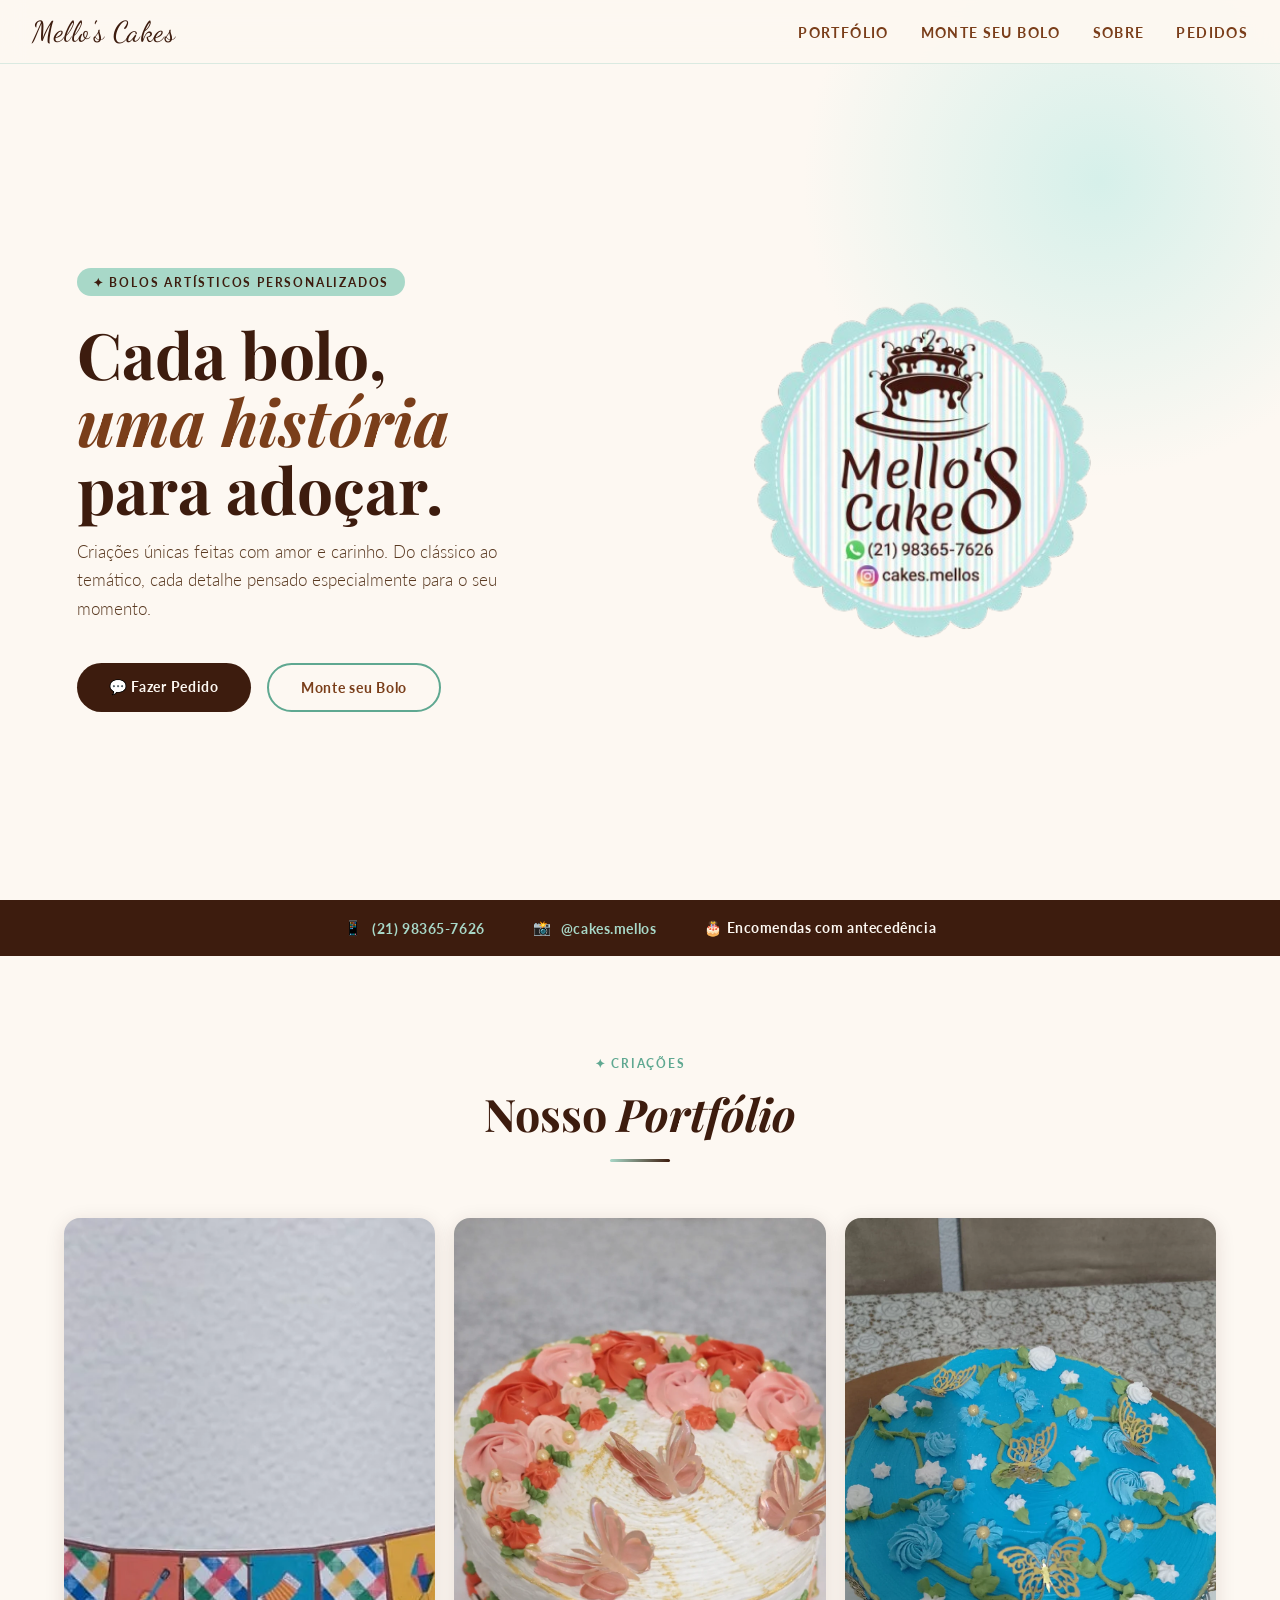
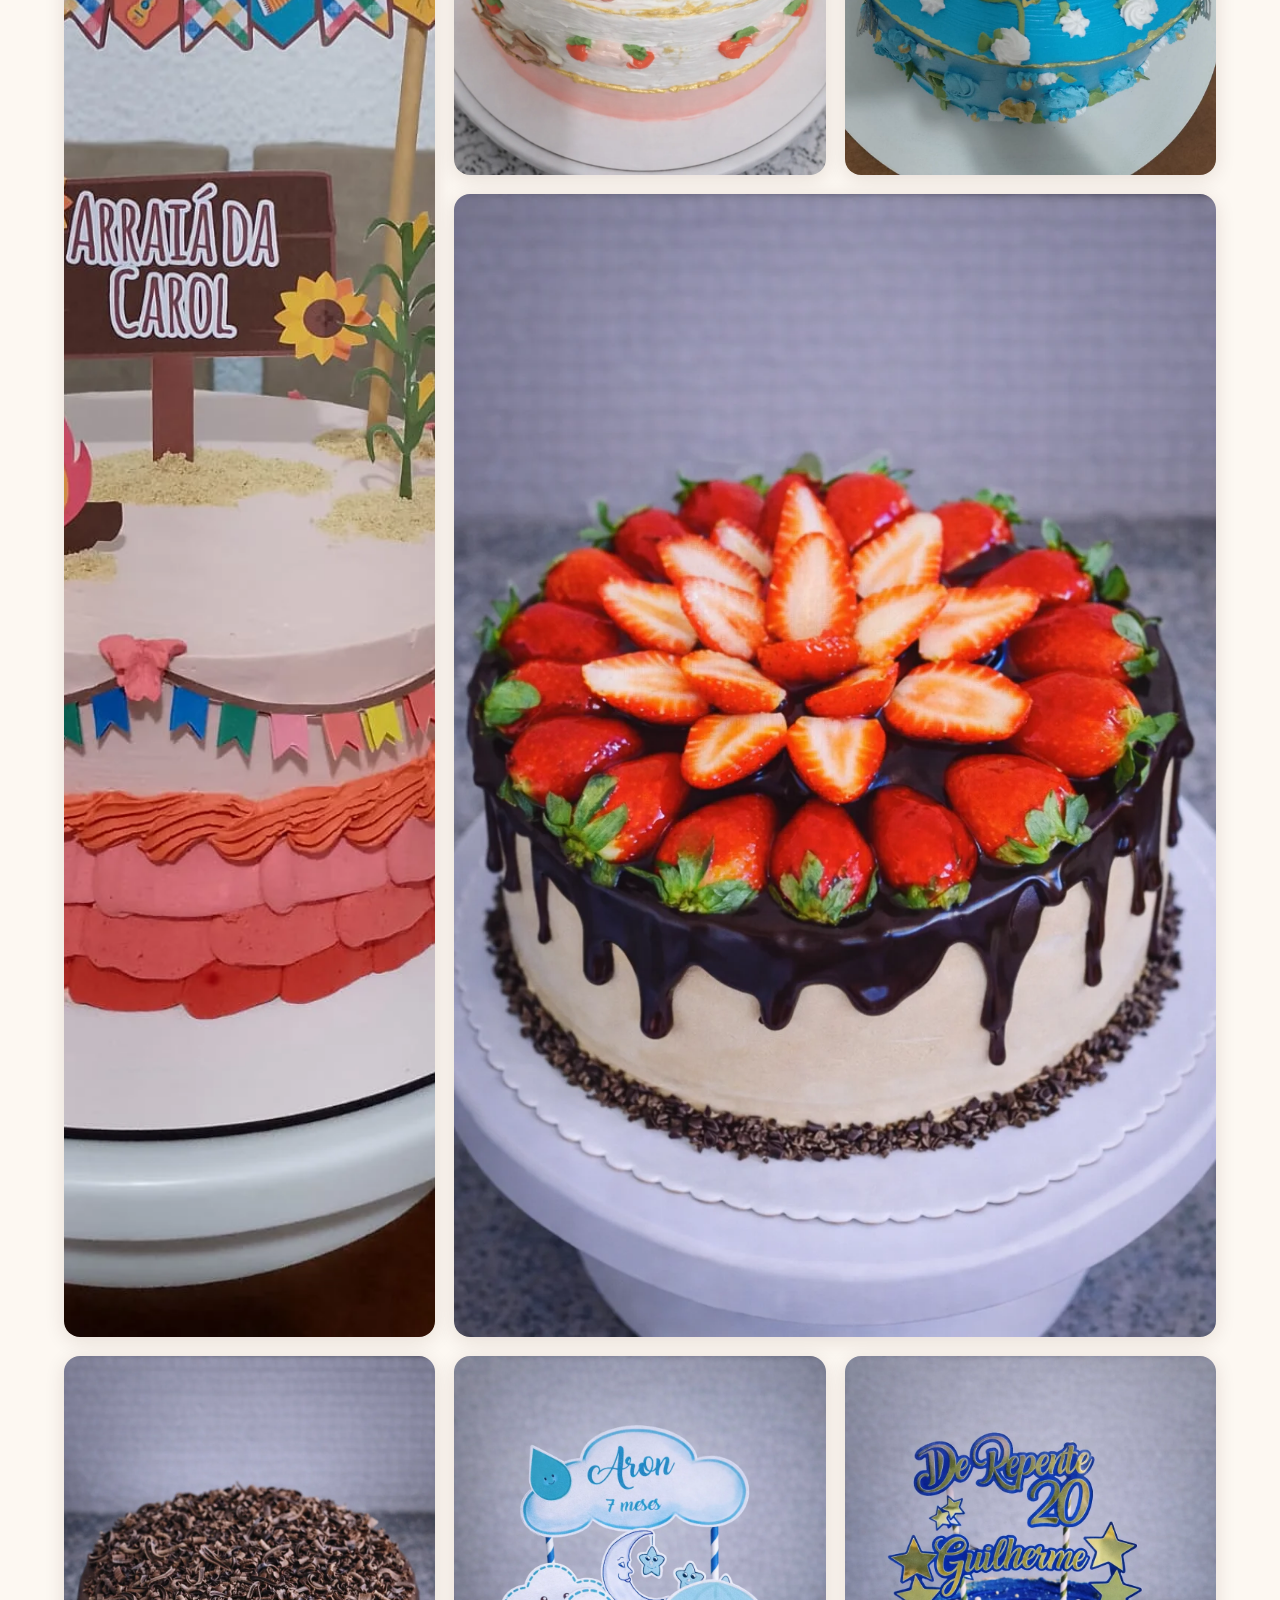
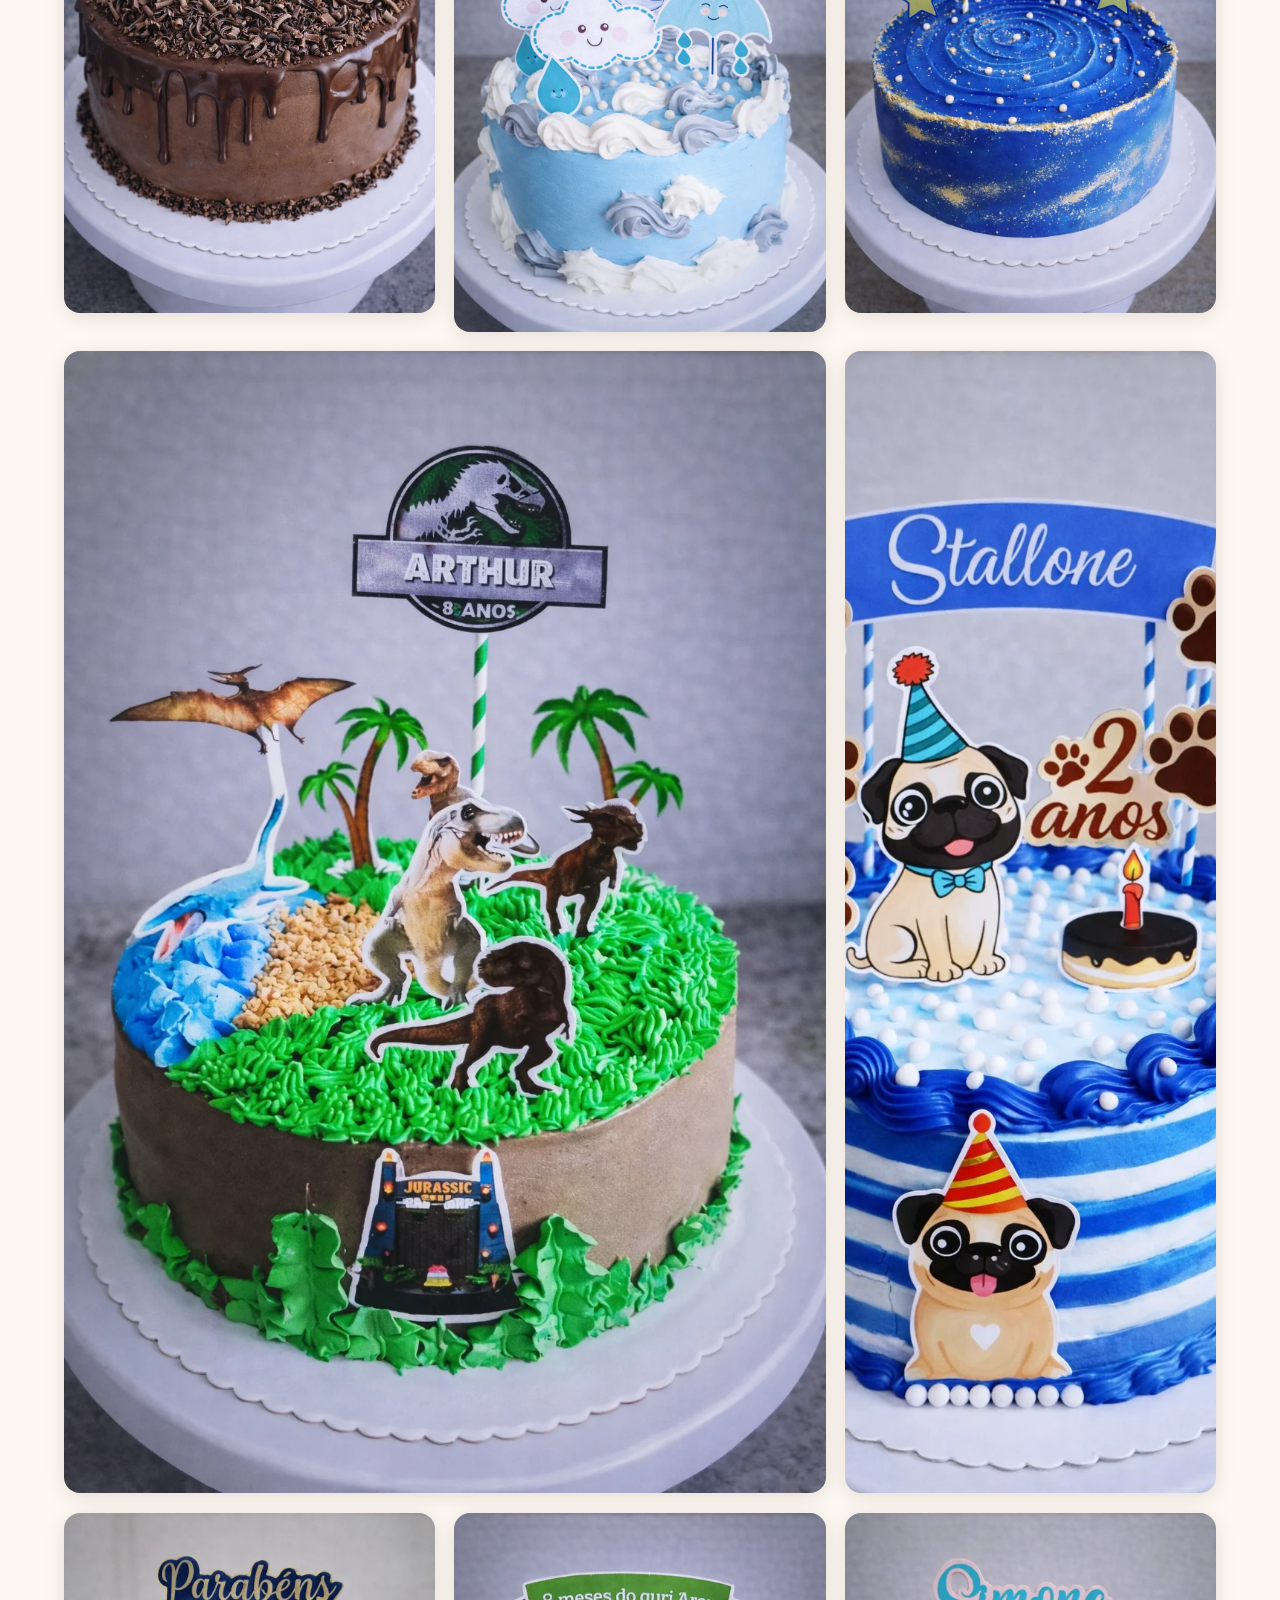
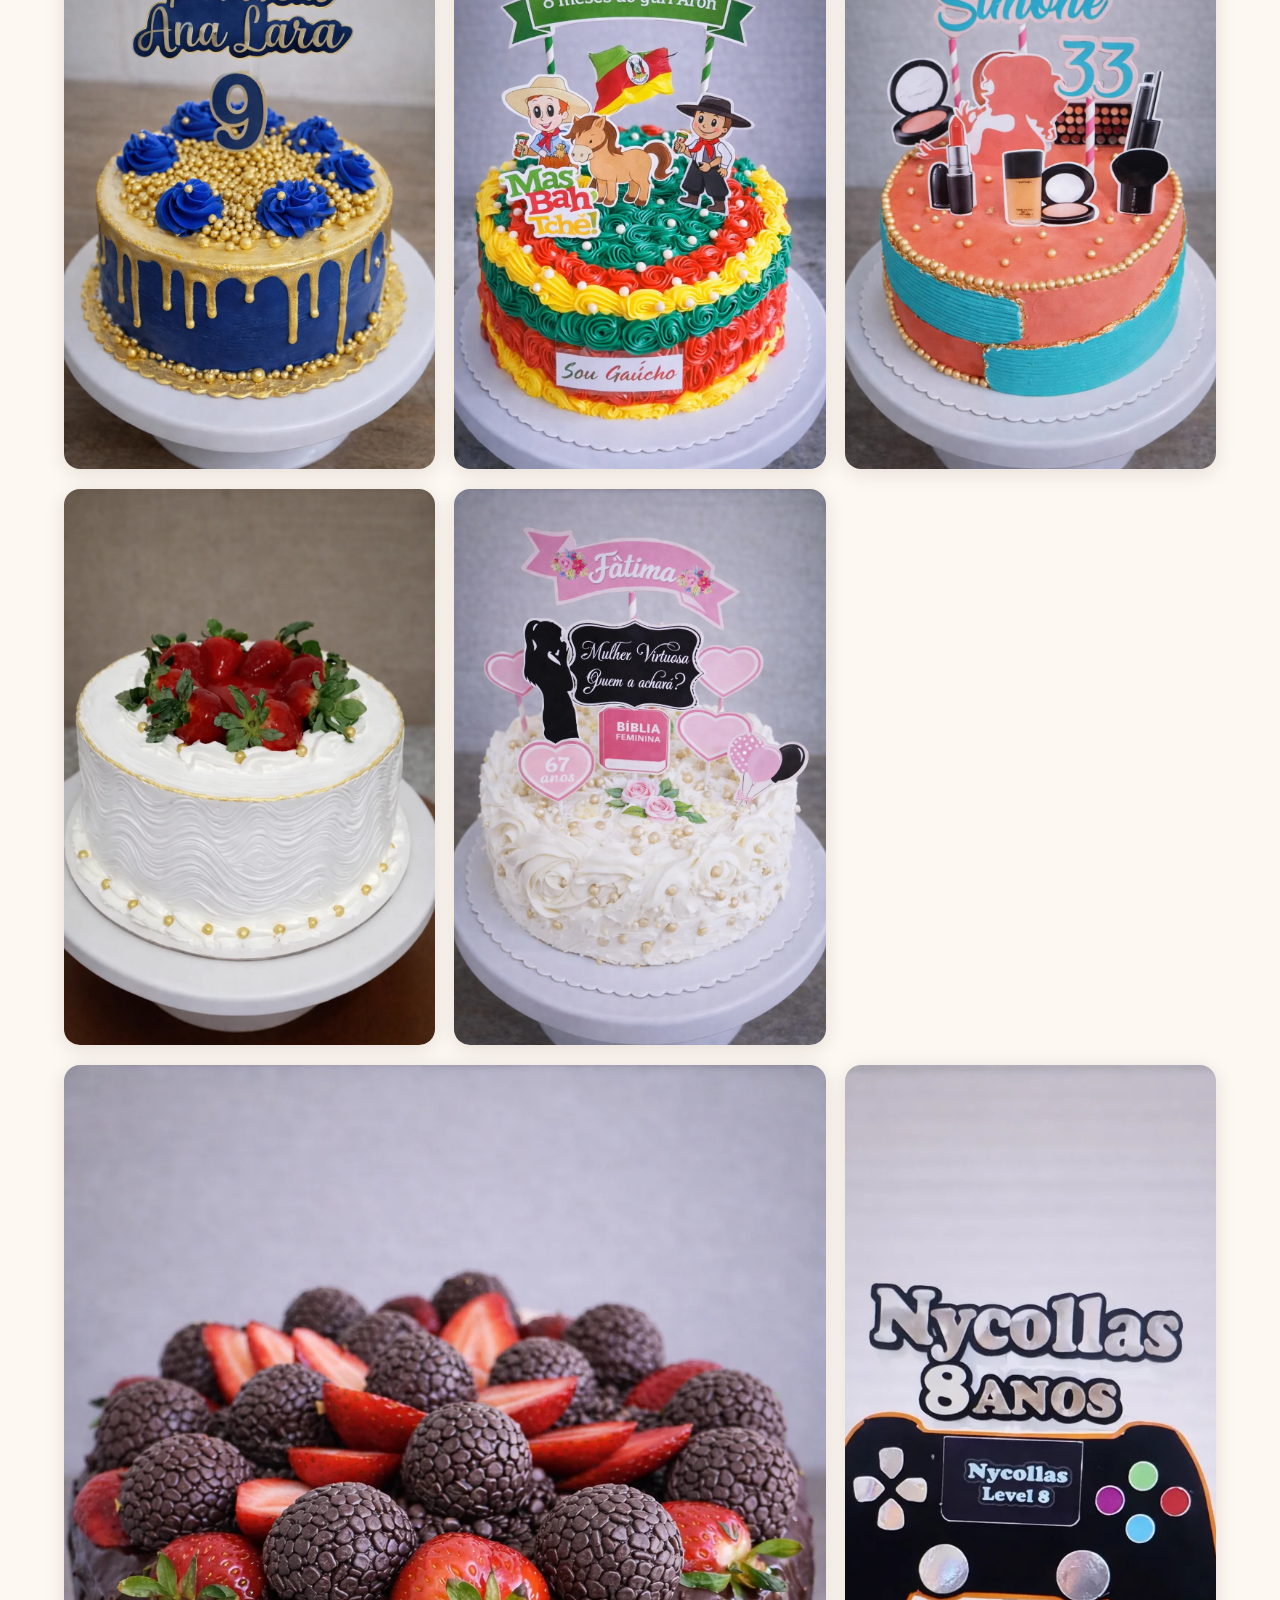
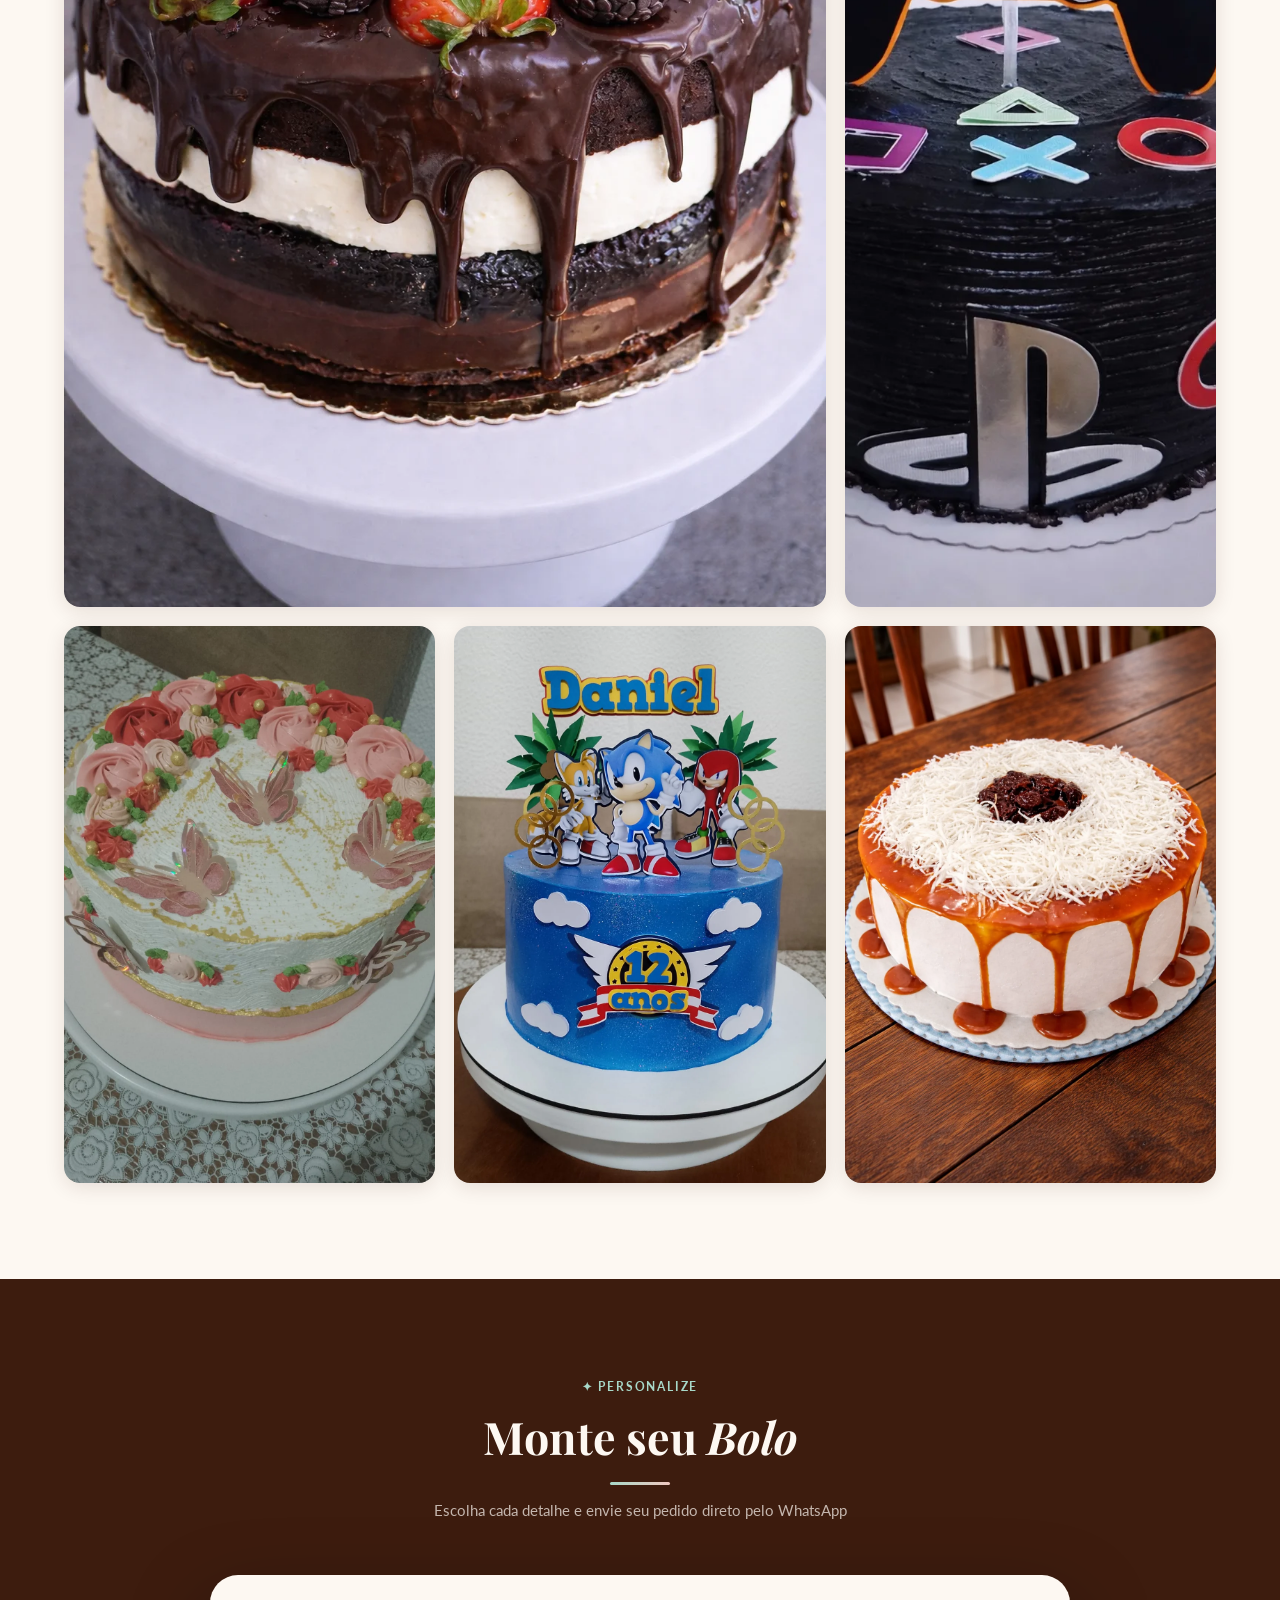
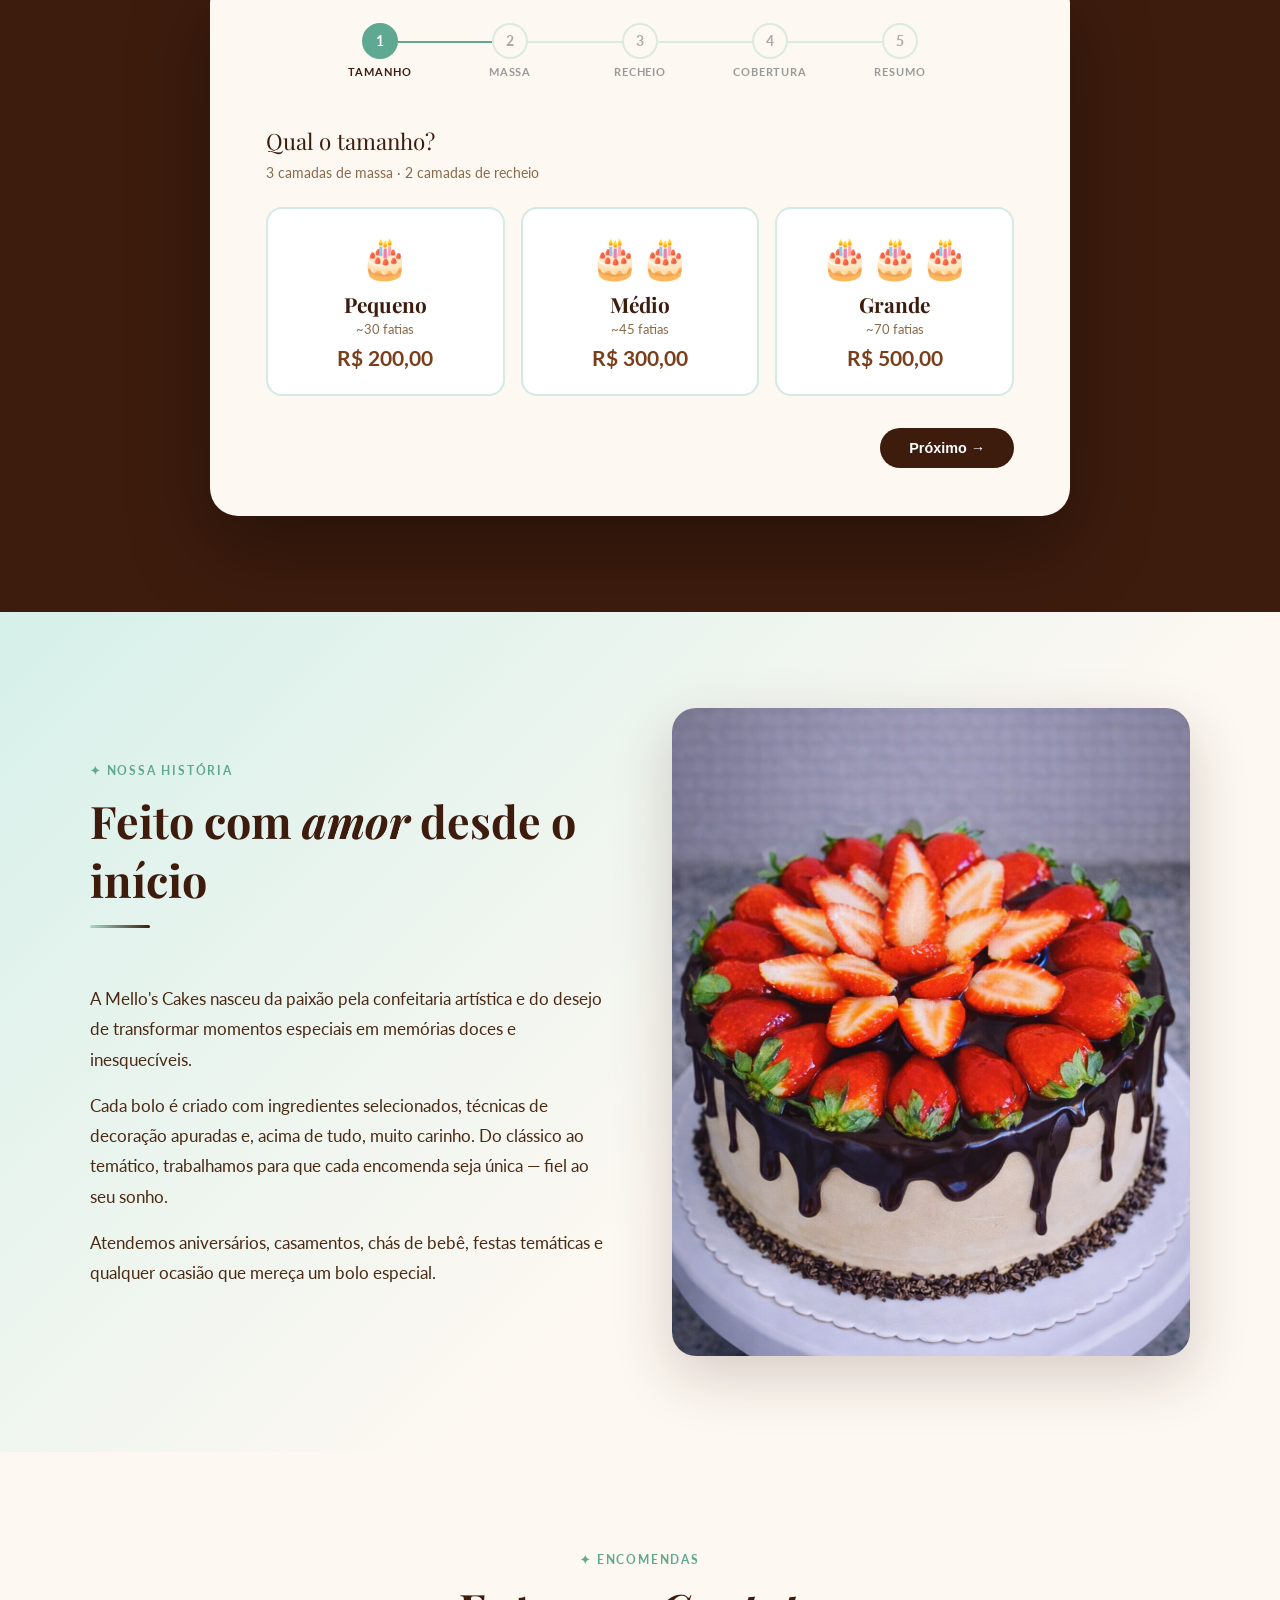
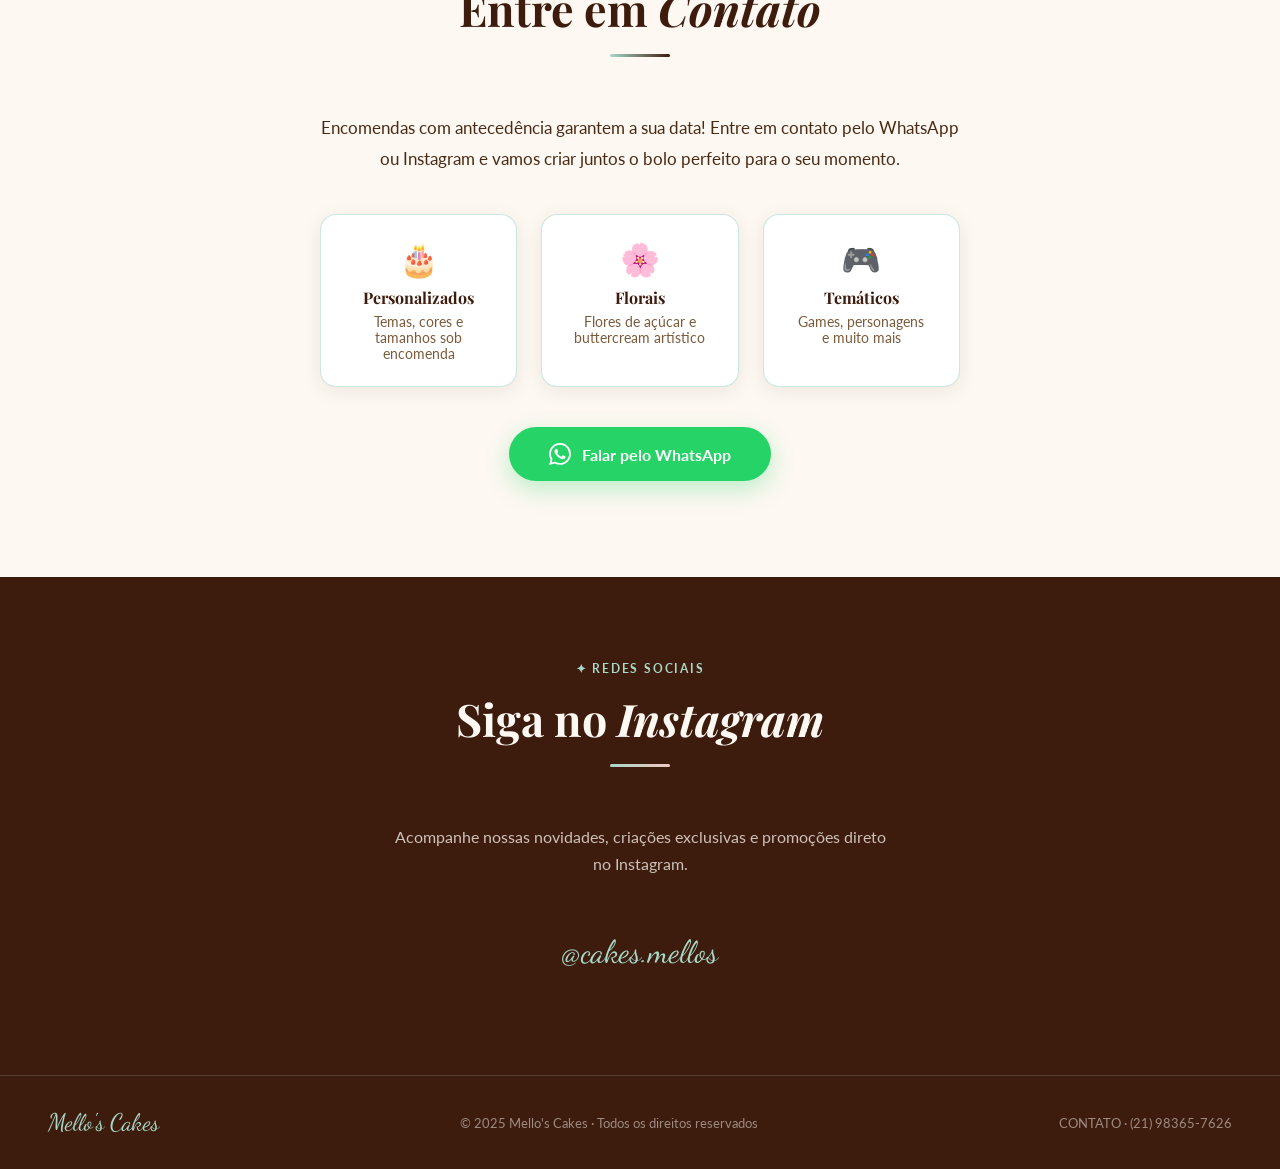
==== mellos_cakes.html @ 08a6353a "Primeiro commit do site Mello's Cakes" ====
<!DOCTYPE html>
<html lang="pt-BR">
<head>
<meta charset="UTF-8"/>
<meta name="viewport" content="width=device-width, initial-scale=1.0"/>
<title>Mello's Cakes – Bolos Artísticos</title>
<link href="https://fonts.googleapis.com/css2?family=Playfair+Display:ital,wght@0,400;0,700;1,400&family=Lato:wght@300;400;700&family=Dancing+Script:wght@700&display=swap" rel="stylesheet"/>
<style>
*{margin:0;padding:0;box-sizing:border-box;}
:root{
  --mint:#a8d8c8;--mint-light:#d6f0ea;--mint-dark:#5fa891;
  --choco:#3d1c0e;--choco-mid:#7a3e1a;--cream:#fdf8f2;
  --rose:#f0c8c0;--gold:#c9975a;--text:#2a1506;
}
html{scroll-behavior:smooth;}
body{font-family:'Lato',sans-serif;background:var(--cream);color:var(--text);overflow-x:hidden;}

/* NAV */
nav{position:fixed;top:0;left:0;right:0;z-index:100;background:rgba(253,248,242,0.93);backdrop-filter:blur(12px);border-bottom:1px solid rgba(168,216,200,0.4);padding:0 2rem;display:flex;align-items:center;justify-content:space-between;height:64px;}
.nav-logo{font-family:'Dancing Script',cursive;font-size:1.8rem;color:var(--choco);letter-spacing:.02em;}
.nav-links{display:flex;gap:2rem;list-style:none;}
.nav-links a{text-decoration:none;color:var(--choco-mid);font-size:.85rem;font-weight:700;letter-spacing:.1em;text-transform:uppercase;transition:color .2s;}
.nav-links a:hover{color:var(--mint-dark);}

/* HERO */
.hero{min-height:100vh;display:grid;grid-template-columns:1fr 1fr;align-items:center;padding:80px 6vw 0;position:relative;overflow:hidden;}
.hero::before{content:'';position:absolute;top:-120px;right:-120px;width:600px;height:600px;border-radius:50%;background:radial-gradient(circle,var(--mint-light) 0%,transparent 70%);z-index:0;}
.hero-text{position:relative;z-index:1;}
.hero-tag{display:inline-block;background:var(--mint);color:var(--choco);font-size:.75rem;font-weight:700;letter-spacing:.15em;text-transform:uppercase;padding:.4rem 1rem;border-radius:100px;margin-bottom:1.5rem;}
.hero-title{font-family:'Playfair Display',serif;font-size:clamp(2.8rem,5vw,4.8rem);line-height:1.05;color:var(--choco);margin-bottom:1rem;}
.hero-title em{font-style:italic;color:var(--choco-mid);}
.hero-sub{font-size:1.05rem;font-weight:300;line-height:1.7;color:#5a3a22;max-width:420px;margin-bottom:2.5rem;}
.hero-ctas{display:flex;gap:1rem;flex-wrap:wrap;}
.btn-primary{background:var(--choco);color:var(--cream);padding:.85rem 2rem;border-radius:100px;text-decoration:none;font-weight:700;font-size:.9rem;letter-spacing:.05em;transition:background .2s,transform .15s;display:inline-flex;align-items:center;gap:.5rem;}
.btn-primary:hover{background:var(--choco-mid);transform:translateY(-2px);}
.btn-secondary{border:2px solid var(--mint-dark);color:var(--choco-mid);padding:.85rem 2rem;border-radius:100px;text-decoration:none;font-weight:700;font-size:.9rem;letter-spacing:.05em;transition:all .2s;}
.btn-secondary:hover{background:var(--mint);}
.hero-image{position:relative;z-index:1;display:flex;justify-content:center;align-items:center;}
.hero-logo-wrap{width:min(420px,45vw);animation:float 4s ease-in-out infinite;}
.hero-logo-wrap img{width:100%;height:auto;}
@keyframes float{0%,100%{transform:translateY(0);}50%{transform:translateY(-18px);}}

/* CONTACT BAR */
.contact-bar{background:var(--choco);color:var(--cream);display:flex;justify-content:center;gap:3rem;flex-wrap:wrap;padding:1.2rem 2rem;}
.contact-item{display:flex;align-items:center;gap:.6rem;font-size:.9rem;font-weight:700;letter-spacing:.04em;}
.contact-item a{color:var(--mint);text-decoration:none;}
.contact-item a:hover{color:var(--mint-light);}

/* SECTION HEADER */
.section-header{text-align:center;margin-bottom:3.5rem;}
.section-tag{display:inline-block;font-size:.75rem;font-weight:700;letter-spacing:.15em;text-transform:uppercase;color:var(--mint-dark);margin-bottom:.8rem;}
.section-title{font-family:'Playfair Display',serif;font-size:clamp(2rem,3.5vw,3rem);color:var(--choco);}
.section-title em{font-style:italic;}
.section-divider{width:60px;height:3px;background:linear-gradient(90deg,var(--mint),var(--choco));margin:1rem auto 0;border-radius:2px;}

/* GALLERY */
#portfolio{padding:6rem 5vw;}
.gallery-grid{display:grid;grid-template-columns:repeat(3,1fr);gap:1.2rem;}
.gallery-item{position:relative;overflow:hidden;border-radius:16px;cursor:pointer;box-shadow:0 4px 20px rgba(61,28,14,.12);transition:transform .3s,box-shadow .3s;}
.gallery-item:hover{transform:translateY(-6px);box-shadow:0 12px 40px rgba(61,28,14,.2);}
.gallery-item img{width:100%;height:100%;object-fit:cover;display:block;transition:transform .5s;}
.gallery-item:hover img{transform:scale(1.06);}
.gallery-item.tall{grid-row:span 2;}
.gallery-item.wide{grid-column:span 2;}
.gallery-caption{position:absolute;bottom:0;left:0;right:0;background:linear-gradient(transparent,rgba(61,28,14,.85));color:var(--cream);padding:2rem 1.2rem 1rem;opacity:0;transition:opacity .3s;font-family:'Playfair Display',serif;font-size:1rem;font-style:italic;}
.gallery-item:hover .gallery-caption{opacity:1;}

/* SOBRE */
#sobre{padding:6rem 5vw;background:linear-gradient(135deg,var(--mint-light) 0%,var(--cream) 60%);}
.sobre-grid{display:grid;grid-template-columns:1fr 1fr;gap:5vw;align-items:center;max-width:1100px;margin:0 auto;}
.sobre-text .section-header{text-align:left;}
.sobre-text .section-divider{margin:1rem 0 0;}
.sobre-body{font-size:1.05rem;line-height:1.8;color:#4a2a14;margin-top:1.5rem;}
.sobre-body p{margin-bottom:1rem;}
.sobre-img{border-radius:24px;overflow:hidden;box-shadow:0 20px 60px rgba(61,28,14,.2);aspect-ratio:4/5;}
.sobre-img img{width:100%;height:100%;object-fit:cover;}

/* ══════════════════════════════════════
   MONTE SEU BOLO — SIMULADOR
══════════════════════════════════════ */
#monte{padding:6rem 5vw;background:var(--choco);}
#monte .section-title{color:var(--cream);}
#monte .section-tag{color:var(--mint);}
#monte .section-divider{background:linear-gradient(90deg,var(--mint),var(--rose));}

.simulador{
  max-width:860px;margin:0 auto;
  background:var(--cream);border-radius:28px;
  padding:3rem 3.5rem;
  box-shadow:0 30px 80px rgba(0,0,0,.35);
}

/* steps */
.steps{display:flex;justify-content:center;gap:0;margin-bottom:3rem;}
.step-dot{
  display:flex;flex-direction:column;align-items:center;gap:.4rem;
  position:relative;flex:1;max-width:130px;
}
.step-dot:not(:last-child)::after{
  content:'';position:absolute;top:18px;left:calc(50% + 18px);
  width:calc(100% - 36px);height:2px;
  background:rgba(168,216,200,.4);z-index:0;
}
.step-dot.active:not(:last-child)::after{background:var(--mint-dark);}
.dot{
  width:36px;height:36px;border-radius:50%;
  border:2px solid rgba(168,216,200,.4);
  background:var(--cream);color:#aaa;
  display:flex;align-items:center;justify-content:center;
  font-weight:700;font-size:.85rem;z-index:1;
  transition:all .3s;
}
.step-dot.active .dot{background:var(--mint-dark);border-color:var(--mint-dark);color:white;}
.step-dot.done .dot{background:var(--choco);border-color:var(--choco);color:white;}
.step-dot span{font-size:.7rem;color:#999;font-weight:700;letter-spacing:.08em;text-transform:uppercase;text-align:center;}
.step-dot.active span{color:var(--choco);}

/* panels */
.sim-panel{display:none;}
.sim-panel.active{display:block;animation:fadeUp .3s ease;}
@keyframes fadeUp{from{opacity:0;transform:translateY(12px);}to{opacity:1;transform:translateY(0);}}

.sim-label{font-family:'Playfair Display',serif;font-size:1.4rem;color:var(--choco);margin-bottom:.4rem;}
.sim-sub{font-size:.85rem;color:#8a6a4a;margin-bottom:1.5rem;line-height:1.5;}

/* tamanho cards */
.size-cards{display:grid;grid-template-columns:repeat(3,1fr);gap:1rem;}
.size-card{
  border:2px solid rgba(168,216,200,.5);border-radius:16px;
  padding:1.5rem 1rem;text-align:center;cursor:pointer;
  transition:all .2s;background:white;
}
.size-card:hover{border-color:var(--mint-dark);transform:translateY(-3px);}
.size-card.selected{border-color:var(--choco);background:rgba(61,28,14,.04);}
.size-card .size-icon{font-size:2.5rem;margin-bottom:.5rem;}
.size-card .size-name{font-family:'Playfair Display',serif;font-size:1.3rem;color:var(--choco);font-weight:700;}
.size-card .size-fatias{font-size:.8rem;color:#8a6a4a;margin:.2rem 0;}
.size-card .size-price{font-size:1.3rem;font-weight:700;color:var(--choco-mid);margin-top:.5rem;}
.size-card .size-obs{font-size:.72rem;color:#aaa;margin-top:.3rem;}

/* checkbox groups */
.check-group{display:grid;grid-template-columns:1fr 1fr;gap:.6rem;}
.check-item{
  display:flex;align-items:center;gap:.7rem;
  background:white;border:1.5px solid rgba(168,216,200,.5);
  border-radius:10px;padding:.6rem .9rem;cursor:pointer;
  transition:all .2s;font-size:.88rem;color:var(--text);
  user-select:none;
}
.check-item:hover{border-color:var(--mint-dark);}
.check-item.selected{border-color:var(--choco);background:rgba(61,28,14,.04);font-weight:700;}
.check-item input{display:none;}
.check-icon{width:18px;height:18px;border-radius:5px;border:2px solid #ccc;flex-shrink:0;display:flex;align-items:center;justify-content:center;transition:all .2s;font-size:.7rem;}
.check-item.selected .check-icon{background:var(--choco);border-color:var(--choco);color:white;}

/* radio groups */
.radio-group{display:grid;grid-template-columns:1fr 1fr;gap:.6rem;}
.radio-item{
  display:flex;align-items:center;gap:.7rem;
  background:white;border:1.5px solid rgba(168,216,200,.5);
  border-radius:10px;padding:.7rem 1rem;cursor:pointer;
  transition:all .2s;font-size:.88rem;color:var(--text);
  user-select:none;
}
.radio-item:hover{border-color:var(--mint-dark);}
.radio-item.selected{border-color:var(--choco);background:rgba(61,28,14,.04);font-weight:700;}
.radio-dot{width:18px;height:18px;border-radius:50%;border:2px solid #ccc;flex-shrink:0;transition:all .2s;position:relative;}
.radio-item.selected .radio-dot{border-color:var(--choco);background:var(--choco);}
.radio-item.selected .radio-dot::after{content:'';position:absolute;inset:3px;border-radius:50%;background:white;}

.obs-box{background:rgba(201,151,90,.1);border:1px solid rgba(201,151,90,.4);border-radius:10px;padding:.8rem 1rem;font-size:.8rem;color:var(--choco-mid);margin-top:1rem;line-height:1.5;}

/* resumo */
.resumo{background:white;border:2px solid rgba(168,216,200,.6);border-radius:16px;padding:1.5rem;}
.resumo-row{display:flex;justify-content:space-between;align-items:flex-start;padding:.5rem 0;border-bottom:1px solid rgba(168,216,200,.3);font-size:.88rem;}
.resumo-row:last-of-type{border-bottom:none;}
.resumo-row .rl{color:#8a6a4a;font-weight:700;text-transform:uppercase;font-size:.75rem;letter-spacing:.05em;}
.resumo-row .rv{color:var(--choco);font-weight:700;text-align:right;}
.resumo-total{display:flex;justify-content:space-between;align-items:center;padding:1rem 0 0;margin-top:.5rem;border-top:2px solid var(--mint);}
.resumo-total .tl{font-family:'Playfair Display',serif;font-size:1.2rem;color:var(--choco);}
.resumo-total .tv{font-family:'Playfair Display',serif;font-size:1.8rem;color:var(--choco-mid);font-weight:700;}
.obs-acrescimo{font-size:.75rem;color:var(--gold);font-weight:700;margin-top:.3rem;display:none;}

/* nav buttons */
.sim-nav{display:flex;justify-content:space-between;align-items:center;margin-top:2rem;}
.btn-sim{
  padding:.75rem 1.8rem;border-radius:100px;font-weight:700;font-size:.9rem;
  cursor:pointer;border:none;transition:all .2s;
}
.btn-prev{background:transparent;border:2px solid var(--mint-dark);color:var(--choco-mid);}
.btn-prev:hover{background:var(--mint-light);}
.btn-next{background:var(--choco);color:white;}
.btn-next:hover{background:var(--choco-mid);transform:translateY(-2px);}
.btn-whats{
  display:inline-flex;align-items:center;gap:.7rem;
  background:#25D366;color:white;padding:.9rem 2rem;
  border-radius:100px;font-weight:700;font-size:.95rem;
  text-decoration:none;box-shadow:0 8px 25px rgba(37,211,102,.3);
  transition:all .2s;border:none;cursor:pointer;
}
.btn-whats:hover{transform:translateY(-3px);box-shadow:0 12px 35px rgba(37,211,102,.4);}
.step-error{color:#c0392b;font-size:.8rem;margin-top:.5rem;display:none;}

/* PEDIDOS */
#pedidos{padding:6rem 5vw;text-align:center;}
.pedidos-content{max-width:640px;margin:0 auto;}
.pedidos-body{font-size:1.05rem;line-height:1.8;color:#4a2a14;margin:1.5rem 0 2.5rem;}
.pedidos-cards{display:flex;justify-content:center;gap:1.5rem;flex-wrap:wrap;margin-bottom:2.5rem;}
.pedido-card{background:white;border-radius:16px;padding:1.5rem 2rem;box-shadow:0 4px 20px rgba(61,28,14,.08);border:1px solid rgba(168,216,200,.6);flex:1;min-width:180px;max-width:220px;}
.pedido-card .icon{font-size:2rem;margin-bottom:.5rem;}
.pedido-card h3{font-family:'Playfair Display',serif;font-size:1rem;color:var(--choco);margin-bottom:.4rem;}
.pedido-card p{font-size:.85rem;color:#7a5a3a;}
.whatsapp-btn{display:inline-flex;align-items:center;gap:.7rem;background:#25D366;color:white;padding:1rem 2.5rem;border-radius:100px;text-decoration:none;font-weight:700;font-size:1rem;box-shadow:0 8px 25px rgba(37,211,102,.3);transition:transform .2s,box-shadow .2s;}
.whatsapp-btn:hover{transform:translateY(-3px);box-shadow:0 12px 35px rgba(37,211,102,.4);}

/* INSTAGRAM */
#instagram{padding:5rem 5vw;background:var(--choco);text-align:center;}
#instagram .section-title{color:var(--cream);}
#instagram .section-tag{color:var(--mint);}
#instagram .section-divider{background:linear-gradient(90deg,var(--mint),var(--rose));}
.insta-handle{font-family:'Dancing Script',cursive;font-size:2rem;color:var(--mint);margin:1.5rem 0;text-decoration:none;display:inline-block;transition:color .2s;}
.insta-handle:hover{color:var(--rose);}
.insta-body{color:rgba(253,248,242,.75);font-size:1rem;line-height:1.7;max-width:500px;margin:0 auto 2rem;}

/* FOOTER */
footer{background:var(--choco);border-top:1px solid rgba(168,216,200,.2);padding:2rem 3rem;display:flex;justify-content:space-between;align-items:center;flex-wrap:wrap;gap:1rem;}
.footer-logo{font-family:'Dancing Script',cursive;font-size:1.5rem;color:var(--mint);}
footer p{color:rgba(253,248,242,.5);font-size:.8rem;}

/* LIGHTBOX */
.lightbox{display:none;position:fixed;inset:0;z-index:1000;background:rgba(20,8,2,.92);justify-content:center;align-items:center;padding:2rem;}
.lightbox.active{display:flex;}
.lightbox img{max-width:90vw;max-height:90vh;border-radius:12px;box-shadow:0 30px 80px rgba(0,0,0,.5);}
.lightbox-close{position:absolute;top:1.5rem;right:1.5rem;background:none;border:none;color:white;font-size:2rem;cursor:pointer;}

/* RESPONSIVE */
@media(max-width:768px){
  .hero{grid-template-columns:1fr;padding-top:100px;text-align:center;gap:2rem;}
  .hero-sub{max-width:100%;}
  .hero-ctas{justify-content:center;}
  .hero-logo-wrap{width:260px;}
  .gallery-grid{grid-template-columns:1fr 1fr;}
  .gallery-item.tall{grid-row:span 1;}
  .gallery-item.wide{grid-column:span 2;}
  .sobre-grid{grid-template-columns:1fr;}
  .sobre-img{aspect-ratio:16/9;}
  .contact-bar{gap:1.5rem;}
  footer{justify-content:center;text-align:center;}
  .nav-links{display:none;}
  .simulador{padding:2rem 1.5rem;}
  .size-cards{grid-template-columns:1fr;}
  .check-group{grid-template-columns:1fr;}
  .radio-group{grid-template-columns:1fr;}
  .steps{gap:0;}
  .step-dot span{display:none;}
}
</style>
</head>
<body>

<nav>
  <div class="nav-logo">Mello's Cakes</div>
  <ul class="nav-links">
    <li><a href="#portfolio">Portfólio</a></li>
    <li><a href="#monte">Monte seu Bolo</a></li>
    <li><a href="#sobre">Sobre</a></li>
    <li><a href="#pedidos">Pedidos</a></li>
  </ul>
</nav>

<section class="hero">
  <div class="hero-text">
    <span class="hero-tag">✦ Bolos Artísticos Personalizados</span>
    <h1 class="hero-title">Cada bolo,<br/><em>uma história</em><br/>para adoçar.</h1>
    <p class="hero-sub">Criações únicas feitas com amor e carinho. Do clássico ao temático, cada detalhe pensado especialmente para o seu momento.</p>
    <div class="hero-ctas">
      <a href="https://wa.me/5521983657626" class="btn-primary" target="_blank">💬 Fazer Pedido</a>
      <a href="#monte" class="btn-secondary">Monte seu Bolo</a>
    </div>
  </div>
  <div class="hero-image">
    <div class="hero-logo-wrap">
      <img src="[data-uri]" alt="Mello's Cakes"/>
    </div>
  </div>
</section>

<div class="contact-bar">
  <div class="contact-item">📱 <a href="https://wa.me/5521983657626" target="_blank">(21) 98365-7626</a></div>
  <div class="contact-item">📸 <a href="https://instagram.com/cakes.mellos" target="_blank">@cakes.mellos</a></div>
  <div class="contact-item">🎂 Encomendas com antecedência</div>
</div>

<section id="portfolio">
  <div class="section-header">
    <span class="section-tag">✦ Criações</span>
    <h2 class="section-title">Nosso <em>Portfólio</em></h2>
    <div class="section-divider"></div>
  </div>

  <div class="gallery-grid">
    <div class="gallery-item tall" onclick="openLightbox(this)">
      <img src="./assets/img/portfolio/arraiajunina.webp" alt="Bolo Arraiá Junina" loading="lazy">
      <div class="gallery-caption">Arraiá Junina</div>
    </div>

    <div class="gallery-item" onclick="openLightbox(this)">
      <img src="./assets/img/portfolio/rosasborboletas.webp" alt="Bolo com rosas e borboletas" loading="lazy">
      <div class="gallery-caption">Rosas & Borboletas</div>
    </div>

    <div class="gallery-item" onclick="openLightbox(this)">
      <img src="./assets/img/portfolio/jardimazul.webp" alt="Bolo azul floral com borboletas" loading="lazy">
      <div class="gallery-caption">Jardim Azul</div>
    </div>

    <div class="gallery-item wide" onclick="openLightbox(this)">
      <img src="./assets/img/portfolio/morangochocolate.webp" alt="Bolo de morango com chocolate" loading="lazy">
      <div class="gallery-caption">Morango com Chocolate</div>
    </div>

    <div class="gallery-item" onclick="openLightbox(this)">
      <img src="./assets/img/portfolio/chocolatudo.webp" alt="Bolo chocolatudo" loading="lazy">
      <div class="gallery-caption">Chocolatudo</div>
    </div>

    <div class="gallery-item tall" onclick="openLightbox(this)">
      <img src="./assets/img/portfolio/chuvadebencao.webp" alt="Bolo Chuva de Bênção" loading="lazy">
      <div class="gallery-caption">Chuva de Bênção</div>
    </div>

    <div class="gallery-item" onclick="openLightbox(this)">
      <img src="./assets/img/portfolio/derepente20.webp" alt="Bolo De Repente 20" loading="lazy">
      <div class="gallery-caption">De Repente 20</div>
    </div>

    <div class="gallery-item wide" onclick="openLightbox(this)">
      <img src="./assets/img/portfolio/dinossauro.webp" alt="Bolo tema dinossauro" loading="lazy">
      <div class="gallery-caption">Dinossauro</div>
    </div>

    <div class="gallery-item" onclick="openLightbox(this)">
      <img src="./assets/img/portfolio/doguinho.webp" alt="Bolo tema cachorro" loading="lazy">
      <div class="gallery-caption">Doguinho</div>
    </div>

    <div class="gallery-item" onclick="openLightbox(this)">
      <img src="./assets/img/portfolio/douradorosasazuis.webp" alt="Bolo dourado com rosas azuis" loading="lazy">
      <div class="gallery-caption">Dourado com Rosas Azuis</div>
    </div>

    <div class="gallery-item" onclick="openLightbox(this)">
      <img src="./assets/img/portfolio/gauchinho.webp" alt="Bolo tema gauchinho" loading="lazy">
      <div class="gallery-caption">Gauchinho</div>
    </div>

    <div class="gallery-item" onclick="openLightbox(this)">
      <img src="./assets/img/portfolio/maquiagem.webp" alt="Bolo tema maquiagem" loading="lazy">
      <div class="gallery-caption">Maquiagem</div>
    </div>

    <div class="gallery-item" onclick="openLightbox(this)">
      <img src="./assets/img/portfolio/morangoperolas.webp" alt="Bolo branco com morangos e pérolas" loading="lazy">
      <div class="gallery-caption">Morango com Pérolas</div>
    </div>

    <div class="gallery-item" onclick="openLightbox(this)">
      <img src="./assets/img/portfolio/mulhervirtuosa.webp" alt="Bolo Mulher Virtuosa" loading="lazy">
      <div class="gallery-caption">Mulher Virtuosa</div>
    </div>

    <div class="gallery-item wide" onclick="openLightbox(this)">
      <img src="./assets/img/portfolio/nakedcakechocorango.webp" alt="Naked cake de chocolate com morango" loading="lazy">
      <div class="gallery-caption">Naked Cake ChocoMorango</div>
    </div>

    <div class="gallery-item" onclick="openLightbox(this)">
      <img src="./assets/img/portfolio/psngamer.webp" alt="Bolo tema gamer PlayStation" loading="lazy">
      <div class="gallery-caption">PSN Gamer</div>
    </div>

    <div class="gallery-item" onclick="openLightbox(this)">
      <img src="./assets/img/portfolio/rosasborboletas2.webp" alt="Bolo floral com rosas e borboletas" loading="lazy">
      <div class="gallery-caption">Rosas & Borboletas 2</div>
    </div>

    <div class="gallery-item" onclick="openLightbox(this)">
      <img src="./assets/img/portfolio/sonic.webp" alt="Bolo tema Sonic" loading="lazy">
      <div class="gallery-caption">Sonic</div>
    </div>

    <div class="gallery-item" onclick="openLightbox(this)">
      <img src="./assets/img/portfolio/ameixacoco.webp" alt="Bolo ameixa com coco" loading="lazy">
      <div class="gallery-caption">Ameixa com Coco</div>
    </div>
  </div>
</section>

<!-- MONTE SEU BOLO -->
<section id="monte">
  <div class="section-header">
    <span class="section-tag">✦ Personalize</span>
    <h2 class="section-title">Monte seu <em>Bolo</em></h2>
    <div class="section-divider"></div>
    <p style="color:rgba(253,248,242,.7);margin-top:1rem;font-size:.95rem;">Escolha cada detalhe e envie seu pedido direto pelo WhatsApp</p>
  </div>

  <div class="simulador">
    <!-- STEPS -->
    <div class="steps">
      <div class="step-dot active" id="sd1"><div class="dot">1</div><span>Tamanho</span></div>
      <div class="step-dot" id="sd2"><div class="dot">2</div><span>Massa</span></div>
      <div class="step-dot" id="sd3"><div class="dot">3</div><span>Recheio</span></div>
      <div class="step-dot" id="sd4"><div class="dot">4</div><span>Cobertura</span></div>
      <div class="step-dot" id="sd5"><div class="dot">5</div><span>Resumo</span></div>
    </div>

    <!-- STEP 1: TAMANHO -->
    <div class="sim-panel active" id="p1">
      <div class="sim-label">Qual o tamanho?</div>
      <p class="sim-sub">3 camadas de massa · 2 camadas de recheio</p>
      <div class="size-cards">
        <div class="size-card" onclick="selectSize(this,'P',200,'~30 fatias')">
          <div class="size-icon">🎂</div>
          <div class="size-name">Pequeno</div>
          <div class="size-fatias">~30 fatias</div>
          <div class="size-price">R$ 200,00</div>
        </div>
        <div class="size-card" onclick="selectSize(this,'M',300,'~45 fatias')">
          <div class="size-icon">🎂🎂</div>
          <div class="size-name">Médio</div>
          <div class="size-fatias">~45 fatias</div>
          <div class="size-price">R$ 300,00</div>
        </div>
        <div class="size-card" onclick="selectSize(this,'G',500,'~70 fatias')">
          <div class="size-icon">🎂🎂🎂</div>
          <div class="size-name">Grande</div>
          <div class="size-fatias">~70 fatias</div>
          <div class="size-price">R$ 500,00</div>
        </div>
      </div>
      <p class="step-error" id="e1">Por favor, selecione um tamanho.</p>
      <div class="sim-nav"><div></div><button class="btn-sim btn-next" onclick="goStep(2)">Próximo →</button></div>
    </div>

    <!-- STEP 2: MASSA -->
    <div class="sim-panel" id="p2">
      <div class="sim-label">Sabor da massa</div>
      <p class="sim-sub">Escolha até 2 sabores</p>
      <div class="check-group" id="massa-group">
        <label class="check-item" onclick="toggleCheck(this,'massa',2)"><input type="checkbox"/><div class="check-icon">✓</div>Chocolate</label>
        <label class="check-item" onclick="toggleCheck(this,'massa',2)"><input type="checkbox"/><div class="check-icon">✓</div>Baunilha</label>
      </div>
      <p class="step-error" id="e2">Por favor, selecione ao menos 1 sabor.</p>
      <div class="sim-nav">
        <button class="btn-sim btn-prev" onclick="goStep(1)">← Voltar</button>
        <button class="btn-sim btn-next" onclick="goStep(3)">Próximo →</button>
      </div>
    </div>

    <!-- STEP 3: RECHEIO -->
    <div class="sim-panel" id="p3">
      <div class="sim-label">Sabor do recheio</div>
      <p class="sim-sub">Escolha até 2 recheios</p>
      <div class="check-group" id="recheio-group">
        <label class="check-item" onclick="toggleCheck(this,'recheio',2)"><input type="checkbox"/><div class="check-icon">✓</div>Brigadeiro chocolate blend</label>
        <label class="check-item" onclick="toggleCheck(this,'recheio',2)"><input type="checkbox"/><div class="check-icon">✓</div>Brigadeiro chocolate branco</label>
        <label class="check-item" onclick="toggleCheck(this,'recheio',2)"><input type="checkbox"/><div class="check-icon">✓</div>Brigadeiro de Ninho</label>
        <label class="check-item" onclick="toggleCheck(this,'recheio',2)"><input type="checkbox"/><div class="check-icon">✓</div>Brigadeiro de amendoim</label>
        <label class="check-item" onclick="toggleCheck(this,'recheio',2)"><input type="checkbox"/><div class="check-icon">✓</div>Beijinho de côco</label>
        <label class="check-item" onclick="toggleCheck(this,'recheio',2)"><input type="checkbox"/><div class="check-icon">✓</div>Beijinho de côco c/ abacaxi</label>
        <label class="check-item recheio-extra" onclick="toggleCheck(this,'recheio',2)"><input type="checkbox"/><div class="check-icon">✓</div>Brigadeiro de nozes ⭐</label>
        <label class="check-item" onclick="toggleCheck(this,'recheio',2)"><input type="checkbox"/><div class="check-icon">✓</div>Doce de leite</label>
        <label class="check-item" onclick="toggleCheck(this,'recheio',2)"><input type="checkbox"/><div class="check-icon">✓</div>Doce de leite c/ ameixa</label>
        <label class="check-item" onclick="toggleCheck(this,'recheio',2)"><input type="checkbox"/><div class="check-icon">✓</div>Doce de leite c/ côco</label>
        <label class="check-item" onclick="toggleCheck(this,'recheio',2)"><input type="checkbox"/><div class="check-icon">✓</div>Doce de leite c/ nozes ⭐</label>
        <label class="check-item" onclick="toggleCheck(this,'recheio',2)"><input type="checkbox"/><div class="check-icon">✓</div>Brig. branco c/ geleia de morango</label>
        <label class="check-item" onclick="toggleCheck(this,'recheio',2)"><input type="checkbox"/><div class="check-icon">✓</div>Brig. branco c/ geleia de maracujá</label>
        <label class="check-item recheio-extra" onclick="toggleCheck(this,'recheio',2)"><input type="checkbox"/><div class="check-icon">✓</div>Ninho com Nutella ⭐</label>
        <label class="check-item" onclick="toggleCheck(this,'recheio',2)"><input type="checkbox"/><div class="check-icon">✓</div>Ninho c/ geleia de morango</label>
        <label class="check-item" onclick="toggleCheck(this,'recheio',2)"><input type="checkbox"/><div class="check-icon">✓</div>Ninho c/ geleia de maracujá</label>
      </div>
      <div class="obs-box">⭐ Recheios com Nutella e Nozes têm acréscimo no valor final.</div>
      <p class="step-error" id="e3">Por favor, selecione ao menos 1 recheio.</p>
      <div class="sim-nav">
        <button class="btn-sim btn-prev" onclick="goStep(2)">← Voltar</button>
        <button class="btn-sim btn-next" onclick="goStep(4)">Próximo →</button>
      </div>
    </div>

    <!-- STEP 4: COBERTURA -->
    <div class="sim-panel" id="p4">
      <div class="sim-label">Cobertura</div>
      <p class="sim-sub">Escolha 1 tipo de cobertura</p>
      <div class="radio-group" id="cobertura-group">
        <label class="radio-item" onclick="selectRadio(this,'cobertura')"><div class="radio-dot"></div>Chantininho</label>
        <label class="radio-item" onclick="selectRadio(this,'cobertura')"><div class="radio-dot"></div>Ganache ⭐</label>
        <label class="radio-item" onclick="selectRadio(this,'cobertura')"><div class="radio-dot"></div>Naked Cake (sem laterais)</label>
      </div>
      <div class="obs-box">⭐ Ganache tem acréscimo de acordo com o tamanho do bolo.</div>
      <p class="step-error" id="e4">Por favor, selecione uma cobertura.</p>
      <div class="sim-nav">
        <button class="btn-sim btn-prev" onclick="goStep(3)">← Voltar</button>
        <button class="btn-sim btn-next" onclick="goStep(5)">Ver Resumo →</button>
      </div>
    </div>

    <!-- STEP 5: RESUMO -->
    <div class="sim-panel" id="p5">
      <div class="sim-label">Resumo do Pedido</div>
      <p class="sim-sub">Confira suas escolhas e envie pelo WhatsApp</p>
      <div class="resumo">
        <div class="resumo-row"><span class="rl">Tamanho</span><span class="rv" id="r-tamanho">—</span></div>
        <div class="resumo-row"><span class="rl">Massa</span><span class="rv" id="r-massa">—</span></div>
        <div class="resumo-row"><span class="rl">Recheio</span><span class="rv" id="r-recheio">—</span></div>
        <div class="resumo-row"><span class="rl">Cobertura</span><span class="rv" id="r-cobertura">—</span></div>
        <div class="resumo-total">
          <span class="tl">Valor base</span>
          <span class="tv" id="r-preco">R$ 0,00</span>
        </div>
        <div class="obs-acrescimo" id="r-acrescimo">⚠️ Acréscimo aplicável – valor final confirmado pela confeiteira.</div>
      </div>
      <div class="sim-nav">
        <button class="btn-sim btn-prev" onclick="goStep(4)">← Voltar</button>
        <button class="btn-whats btn-sim" onclick="enviarWhats()">
          <svg width="20" height="20" viewBox="0 0 24 24" fill="currentColor"><path d="M17.472 14.382c-.297-.149-1.758-.867-2.03-.967-.273-.099-.471-.148-.67.15-.197.297-.767.966-.94 1.164-.173.199-.347.223-.644.075-.297-.15-1.255-.463-2.39-1.475-.883-.788-1.48-1.761-1.653-2.059-.173-.297-.018-.458.13-.606.134-.133.298-.347.446-.52.149-.174.198-.298.298-.497.099-.198.05-.371-.025-.52-.075-.149-.669-1.612-.916-2.207-.242-.579-.487-.5-.669-.51-.173-.008-.371-.01-.57-.01-.198 0-.52.074-.792.372-.272.297-1.04 1.016-1.04 2.479 0 1.462 1.065 2.875 1.213 3.074.149.198 2.096 3.2 5.077 4.487.709.306 1.262.489 1.694.625.712.227 1.36.195 1.871.118.571-.085 1.758-.719 2.006-1.413.248-.694.248-1.289.173-1.413-.074-.124-.272-.198-.57-.347m-5.421 7.403h-.004a9.87 9.87 0 01-5.031-1.378l-.361-.214-3.741.982.998-3.648-.235-.374a9.86 9.86 0 01-1.51-5.26c.001-5.45 4.436-9.884 9.888-9.884 2.64 0 5.122 1.03 6.988 2.898a9.825 9.825 0 012.893 6.994c-.003 5.45-4.437 9.884-9.885 9.884m8.413-18.297A11.815 11.815 0 0012.05 0C5.495 0 .16 5.335.157 11.892c0 2.096.547 4.142 1.588 5.945L.057 24l6.305-1.654a11.882 11.882 0 005.683 1.448h.005c6.554 0 11.89-5.335 11.893-11.893a11.821 11.821 0 00-3.48-8.413Z"/></svg>
          Enviar pelo WhatsApp
        </button>
      </div>
    </div>
  </div>
</section>

<!-- SOBRE -->
<section id="sobre">
  <div class="sobre-grid">
    <div class="sobre-text">
      <div class="section-header">
        <span class="section-tag">✦ Nossa História</span>
        <h2 class="section-title">Feito com <em>amor</em> desde o início</h2>
        <div class="section-divider"></div>
      </div>
      <div class="sobre-body">
        <p>A Mello's Cakes nasceu da paixão pela confeitaria artística e do desejo de transformar momentos especiais em memórias doces e inesquecíveis.</p>
        <p>Cada bolo é criado com ingredientes selecionados, técnicas de decoração apuradas e, acima de tudo, muito carinho. Do clássico ao temático, trabalhamos para que cada encomenda seja única — fiel ao seu sonho.</p>
        <p>Atendemos aniversários, casamentos, chás de bebê, festas temáticas e qualquer ocasião que mereça um bolo especial.</p>
      </div>
    </div>
    <div class="sobre-img">
      <img src="[data-uri]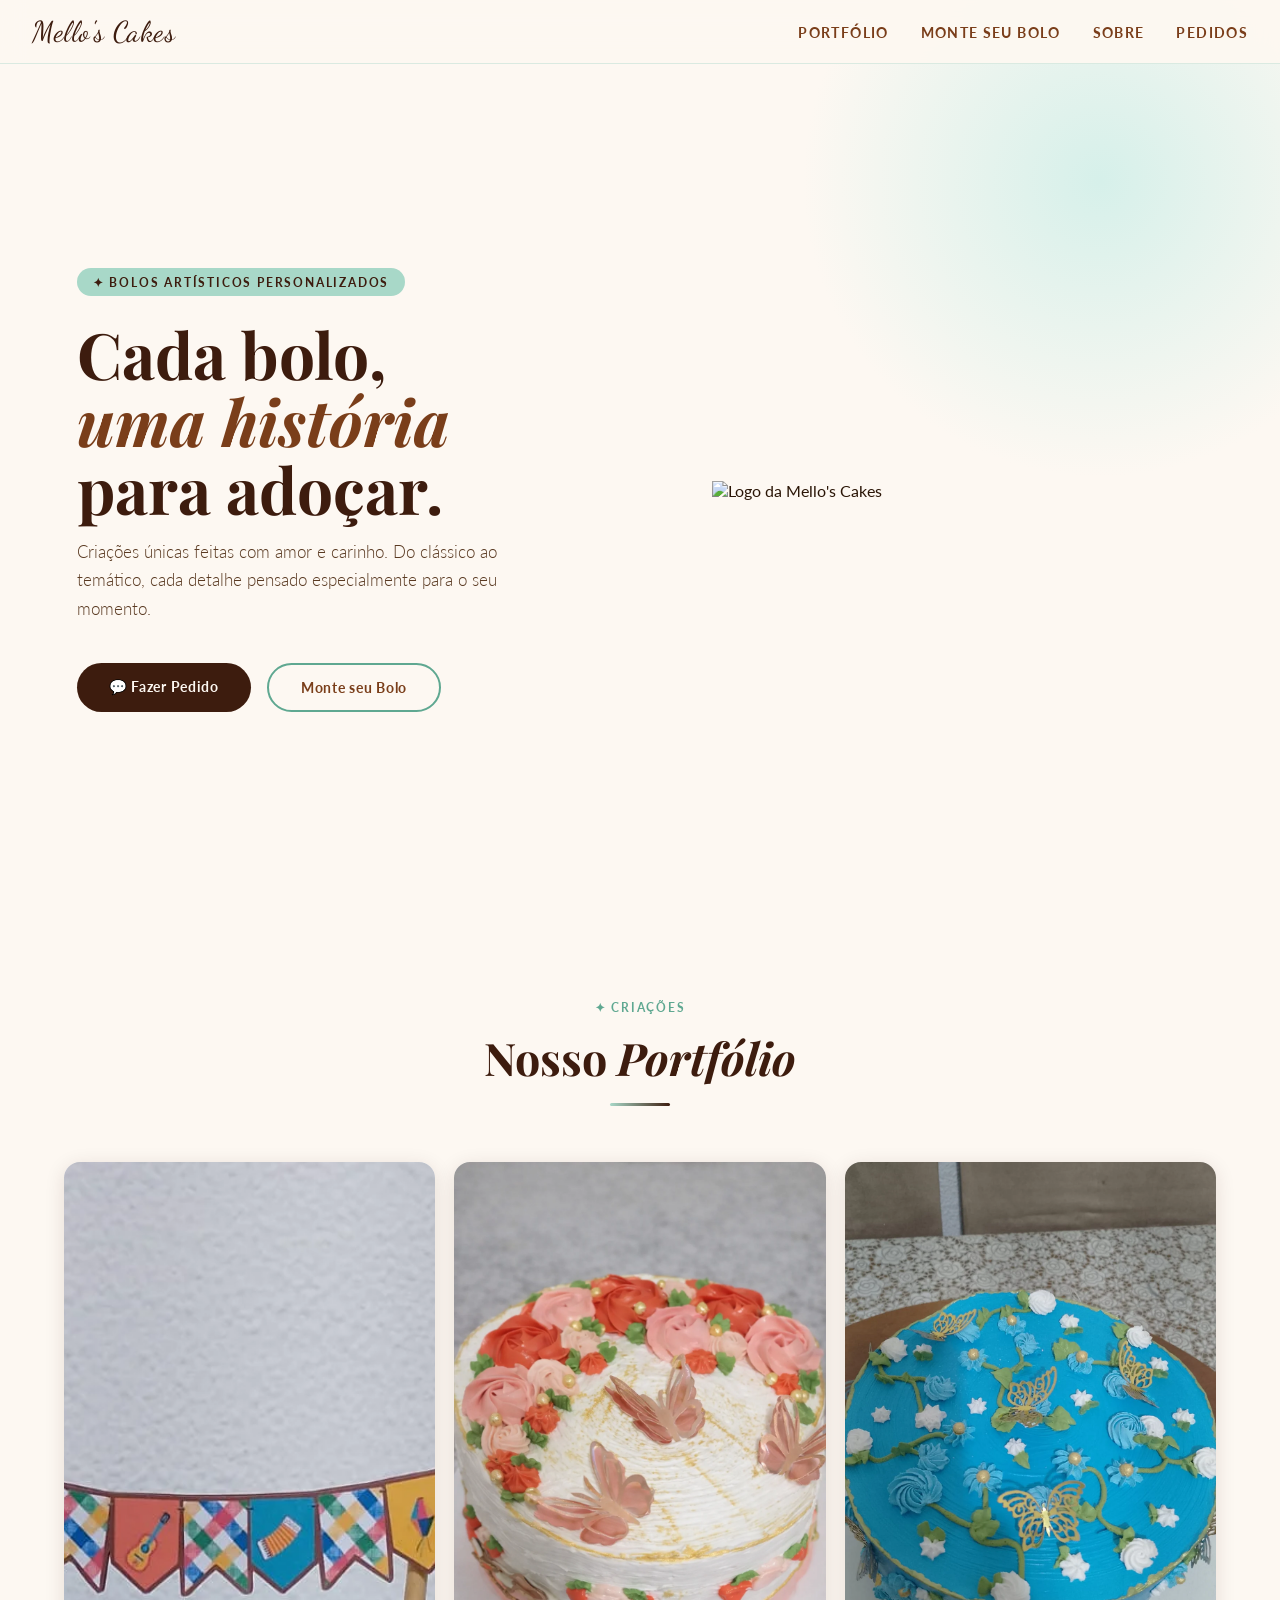
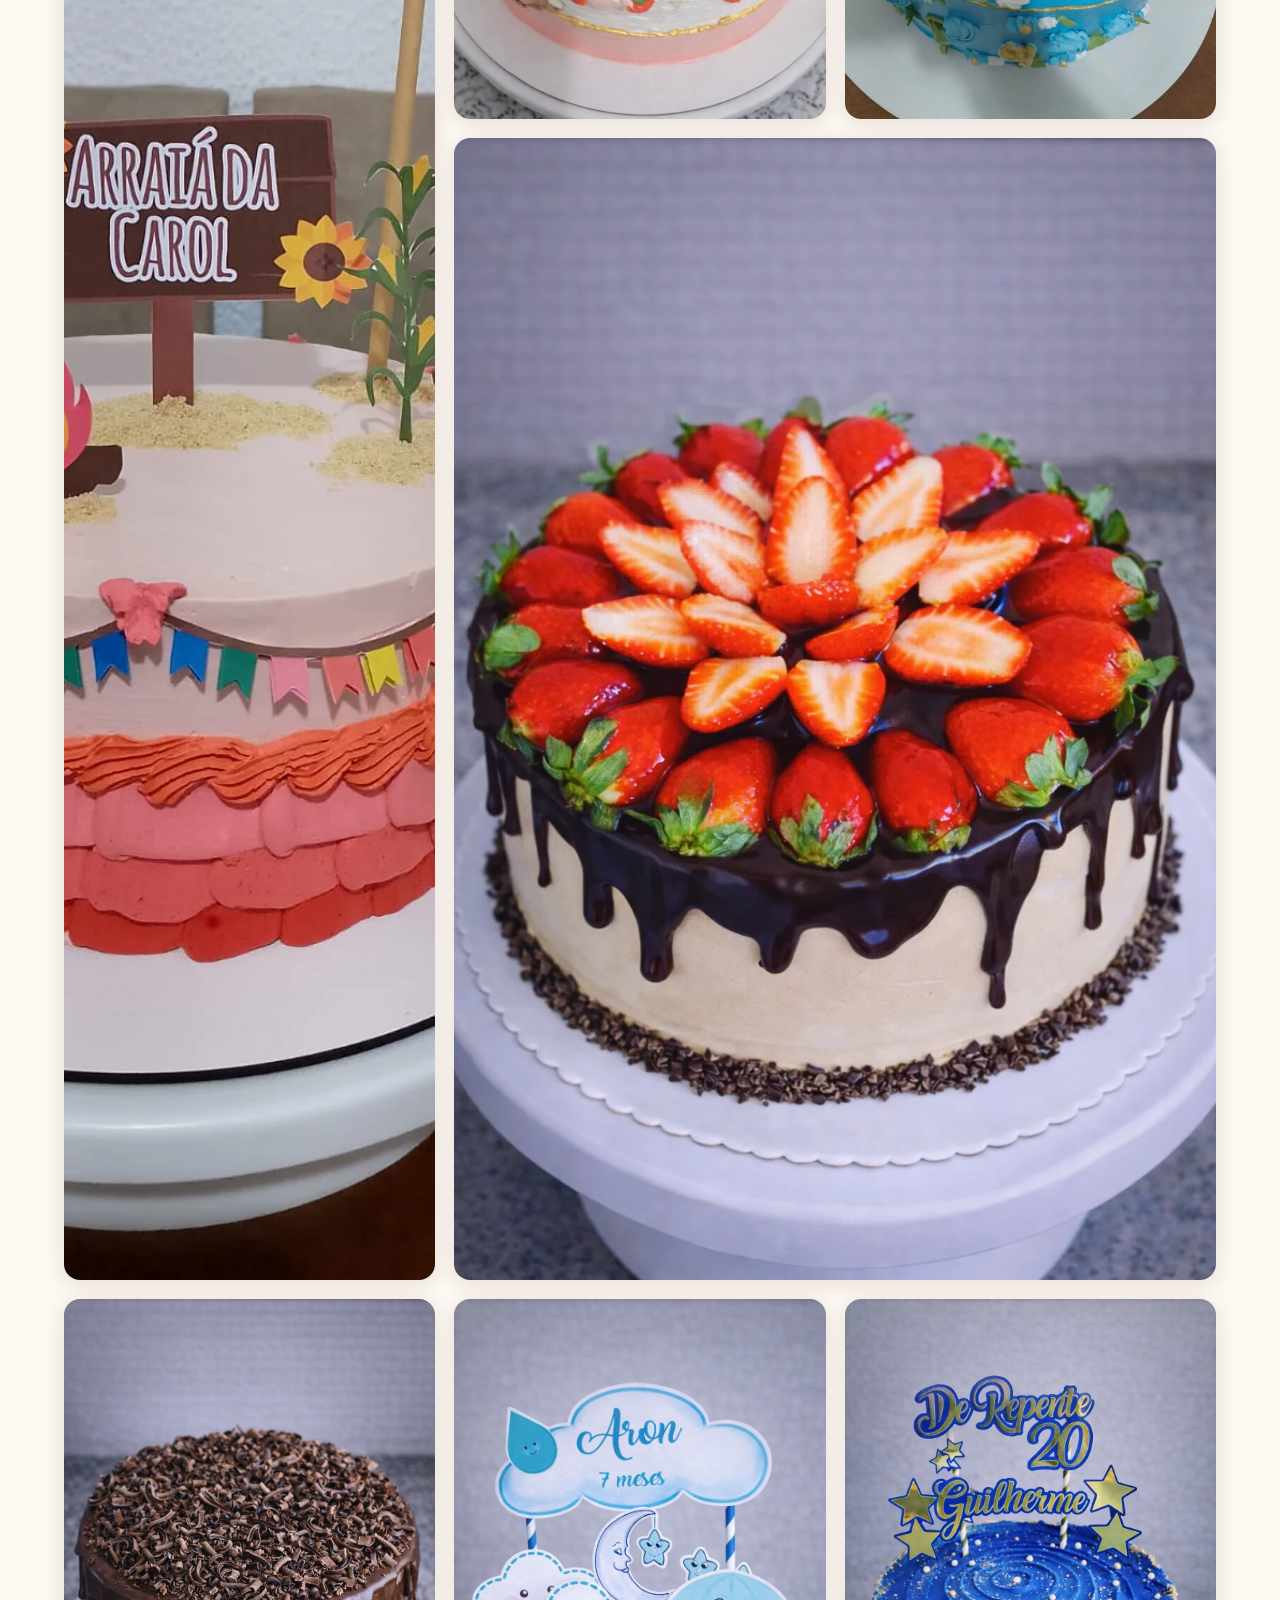
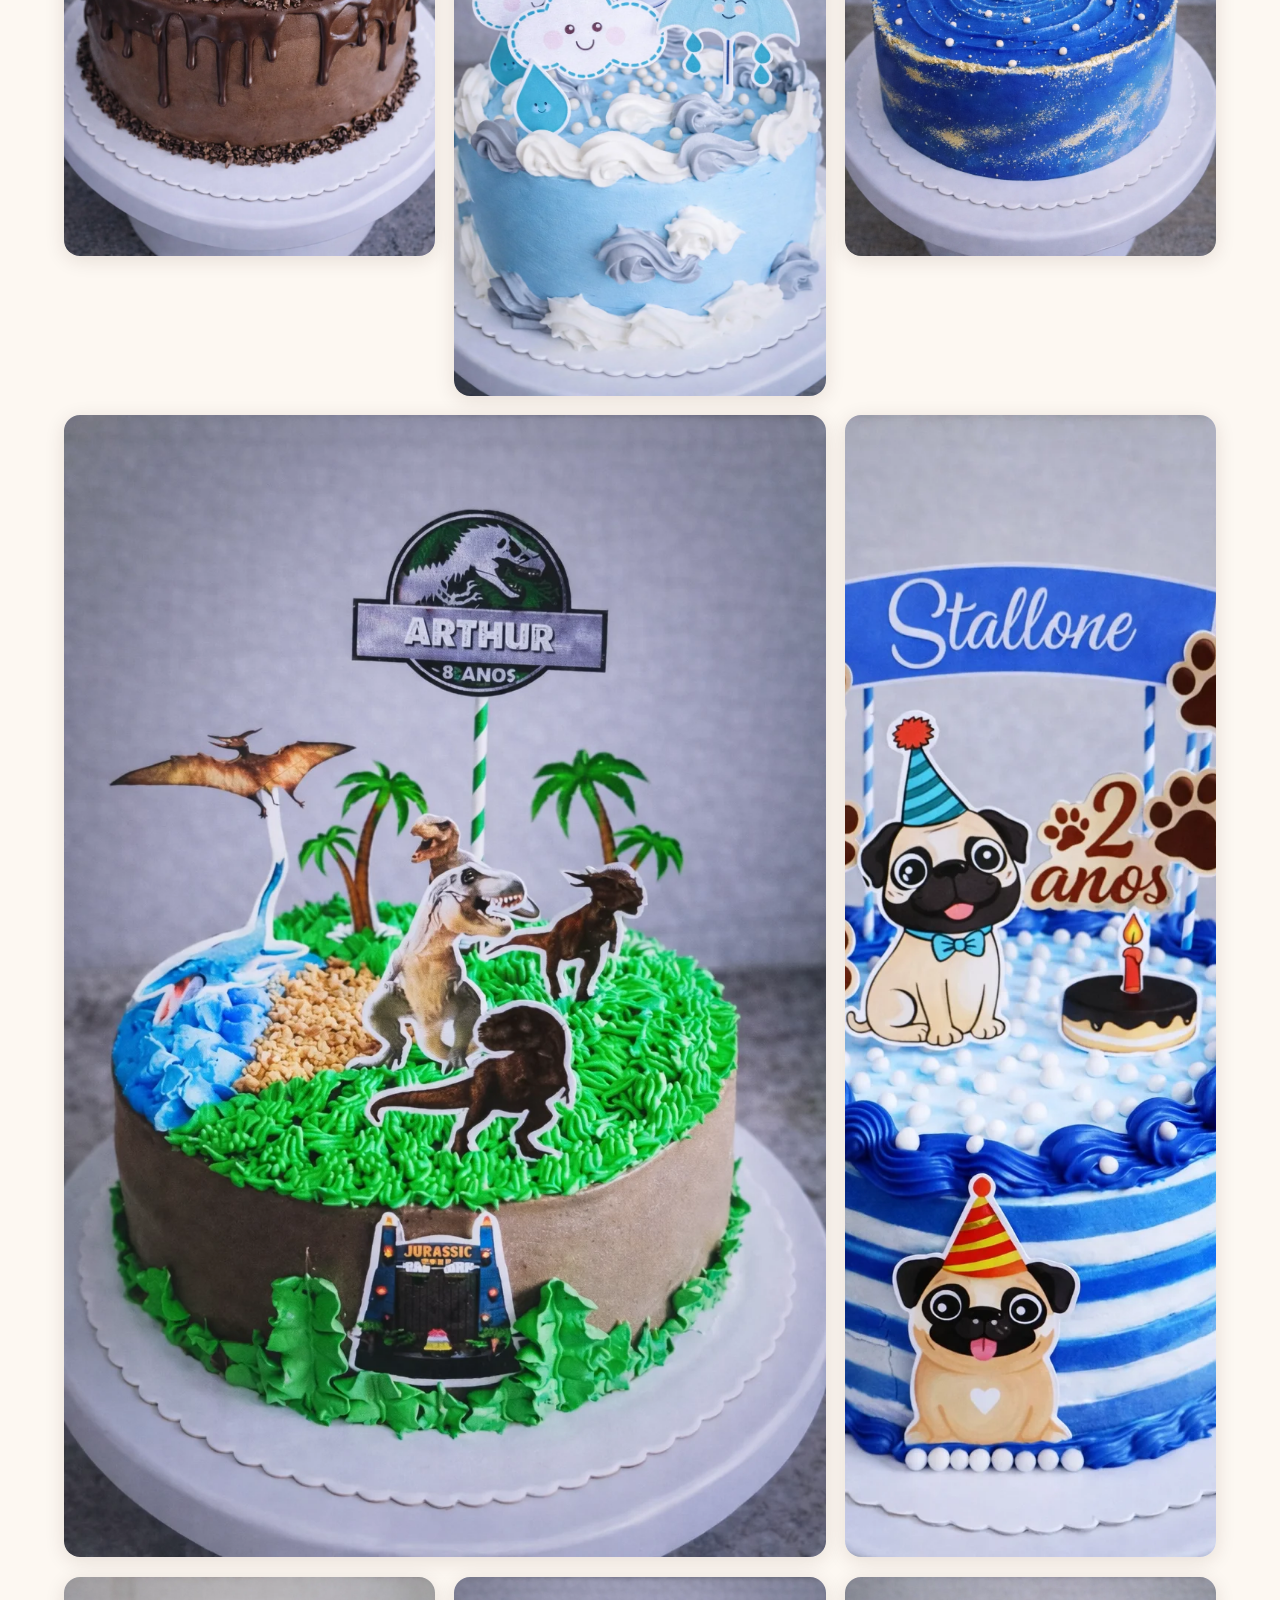
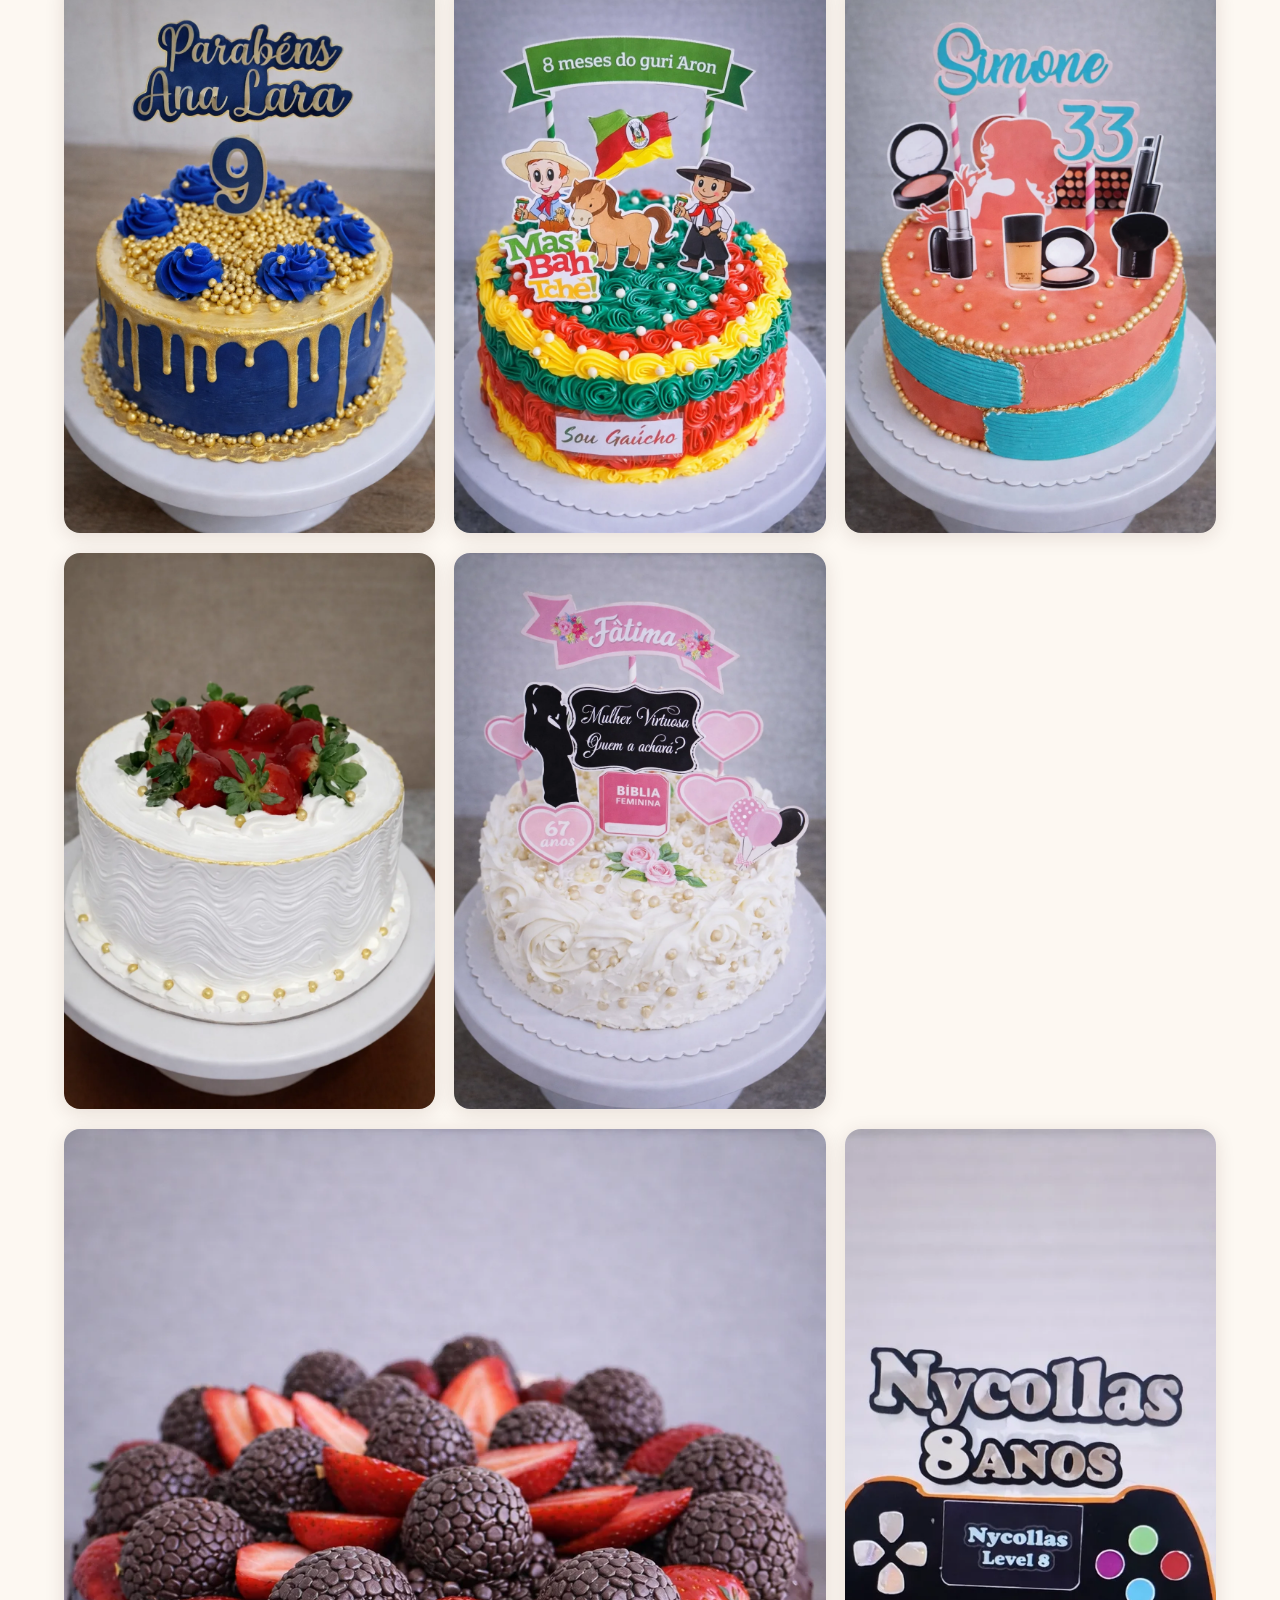
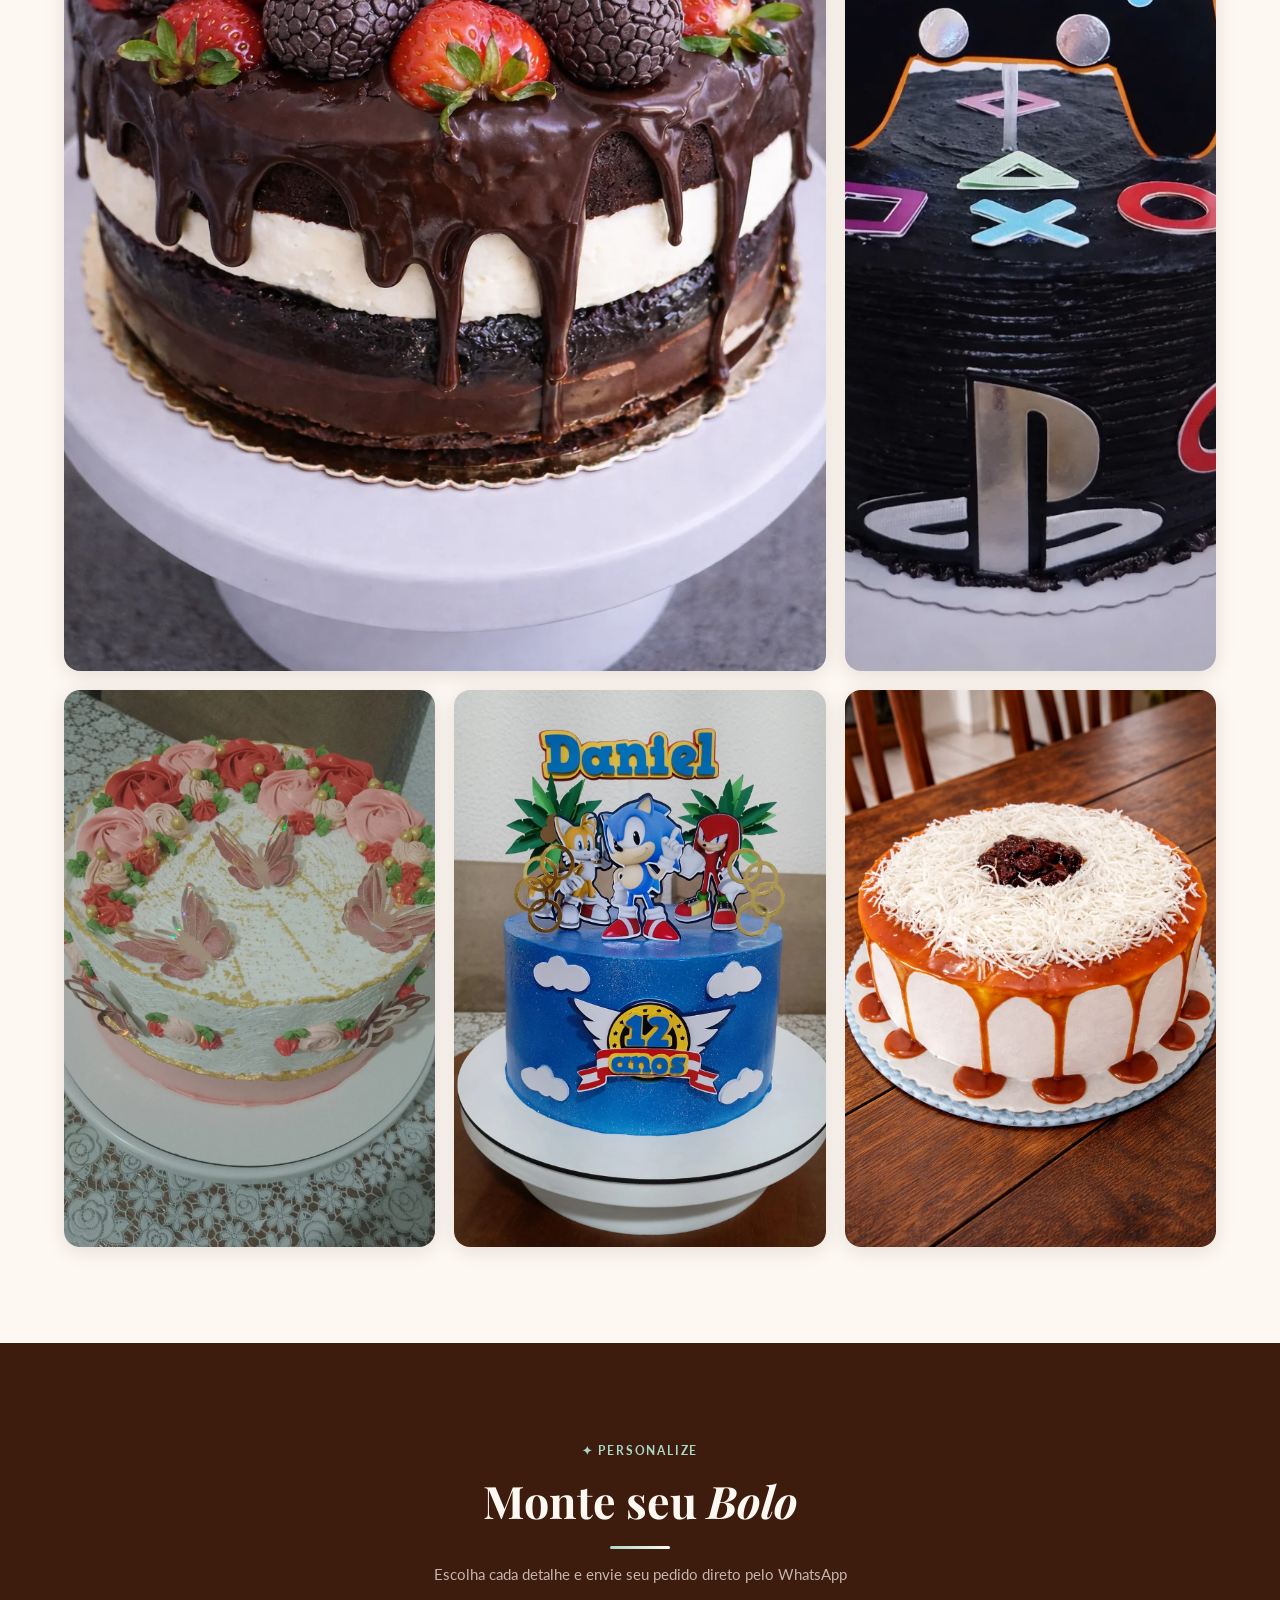
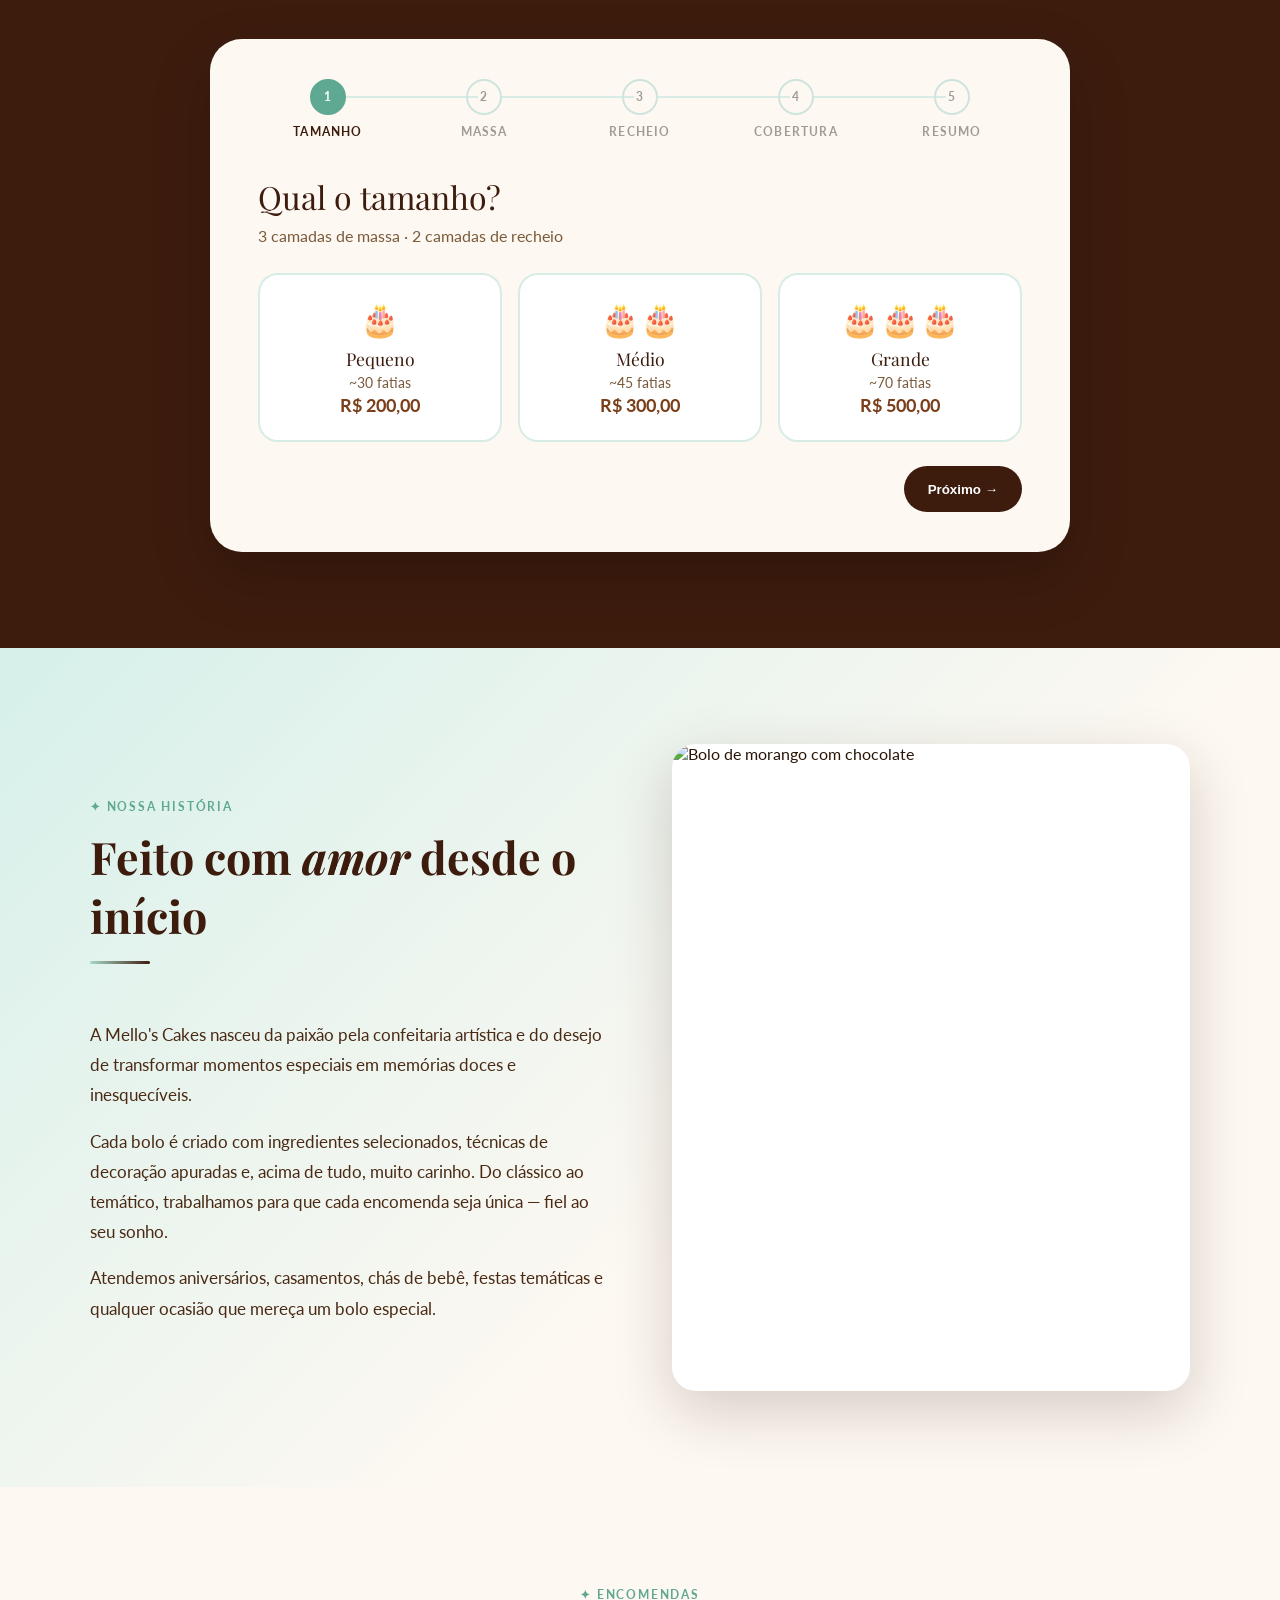
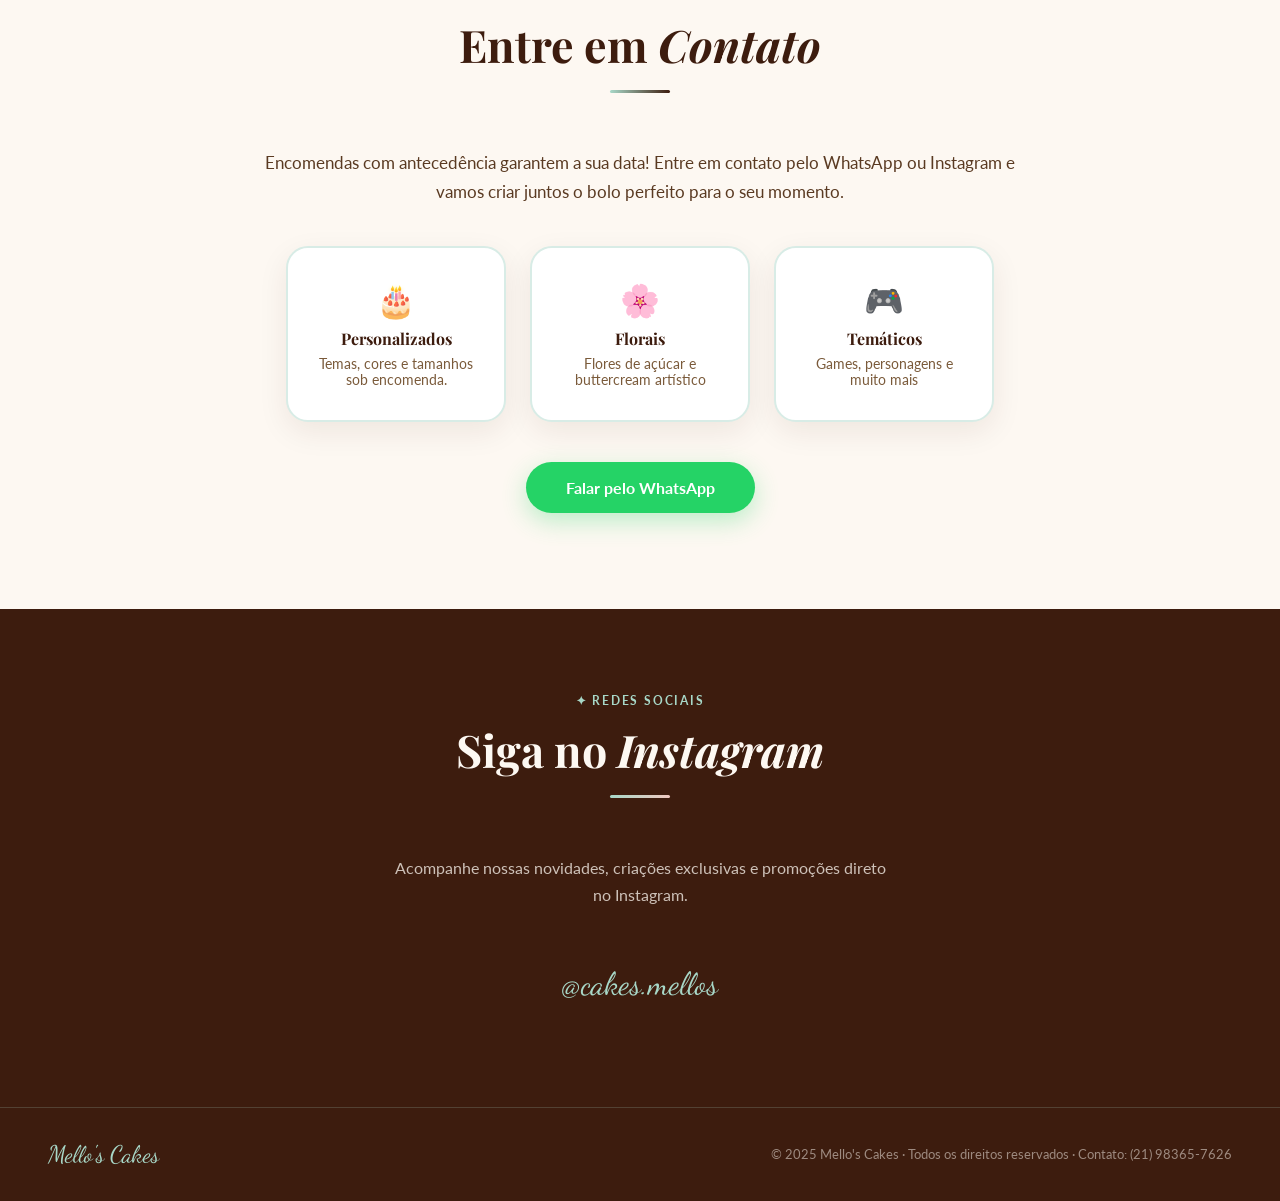
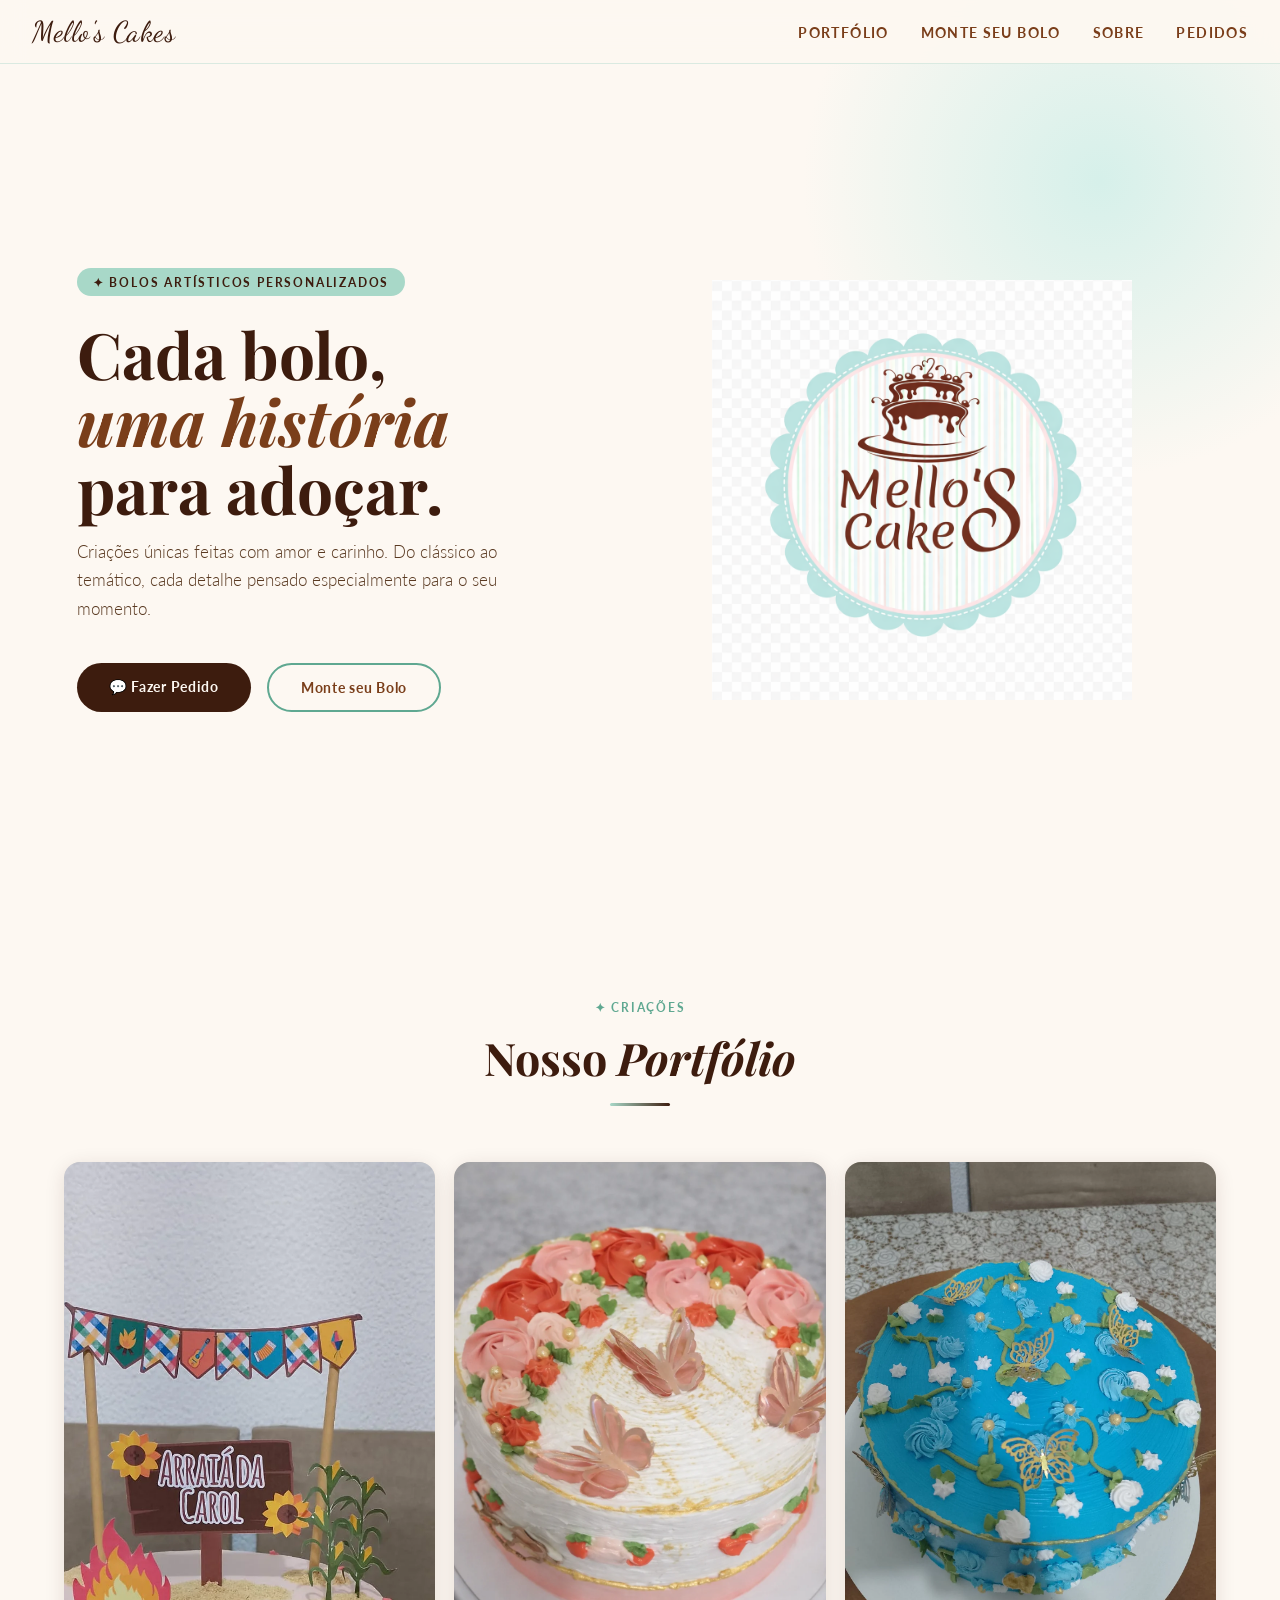
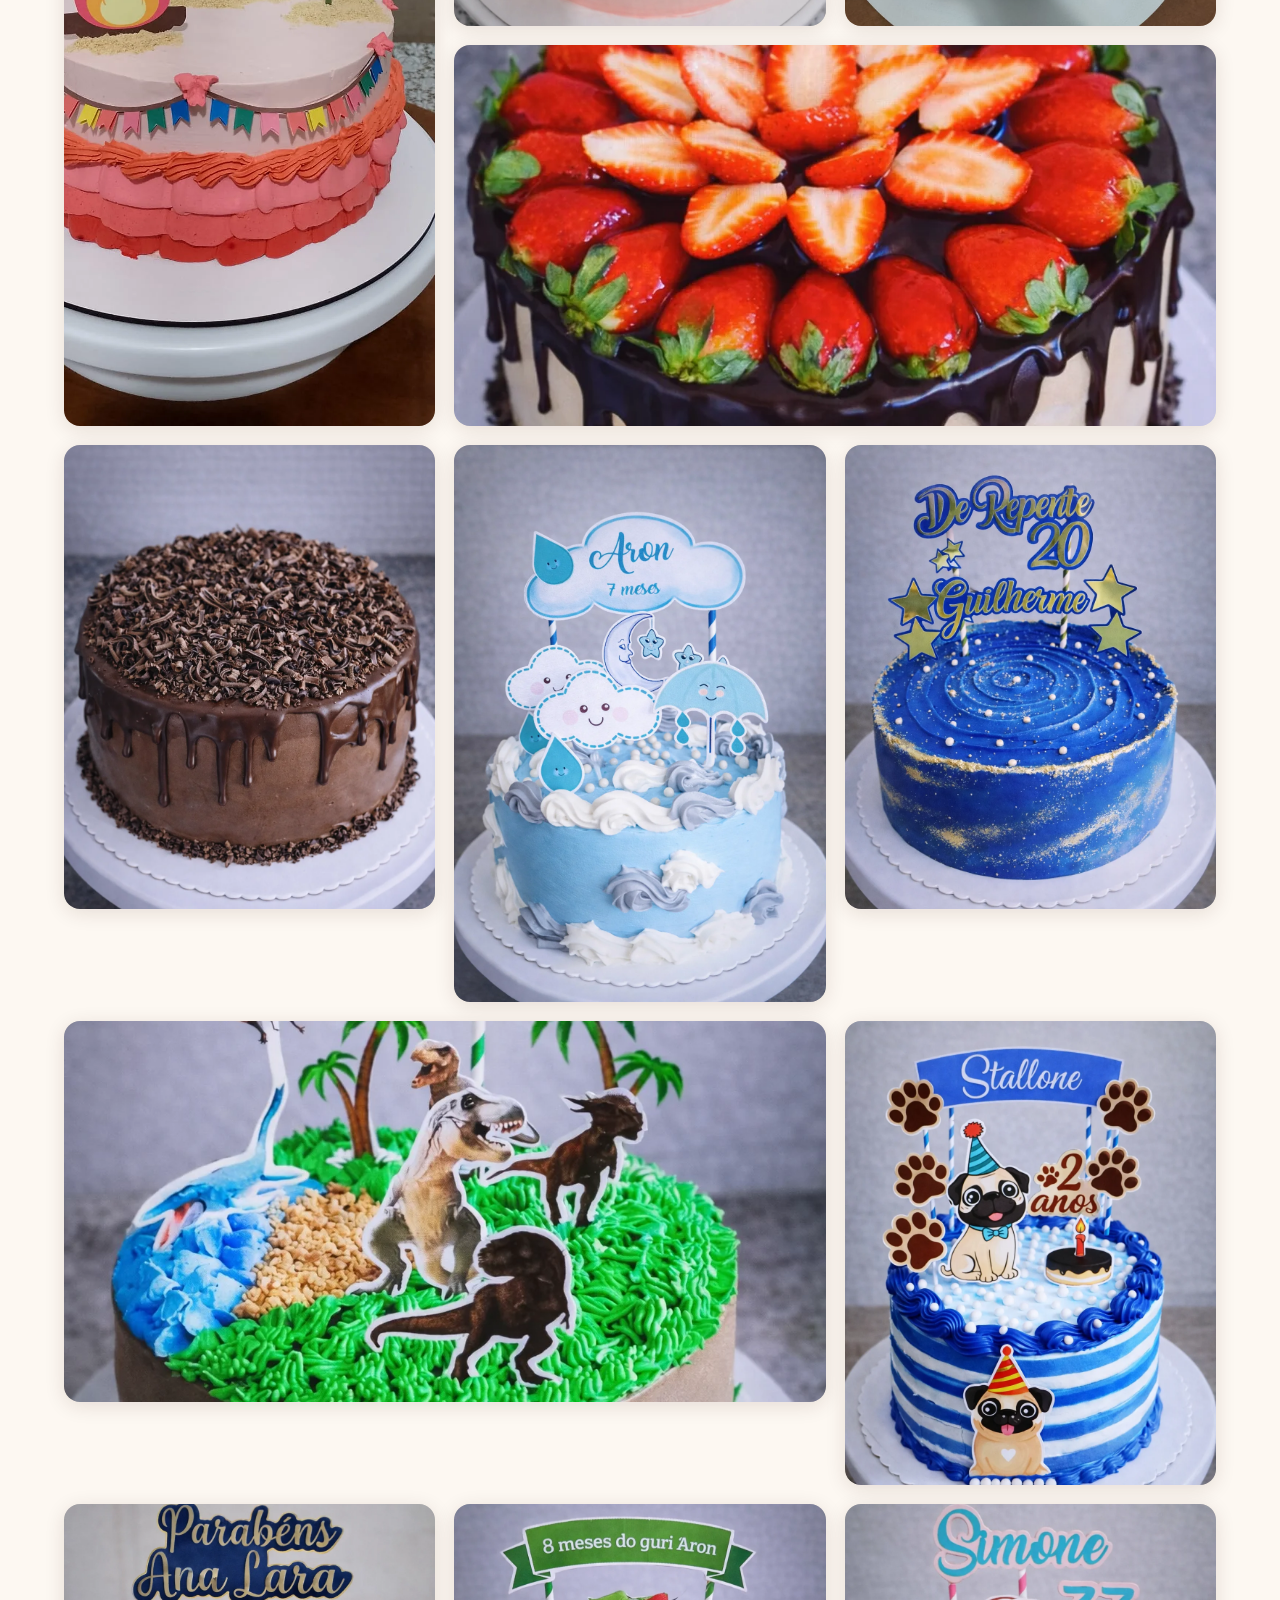
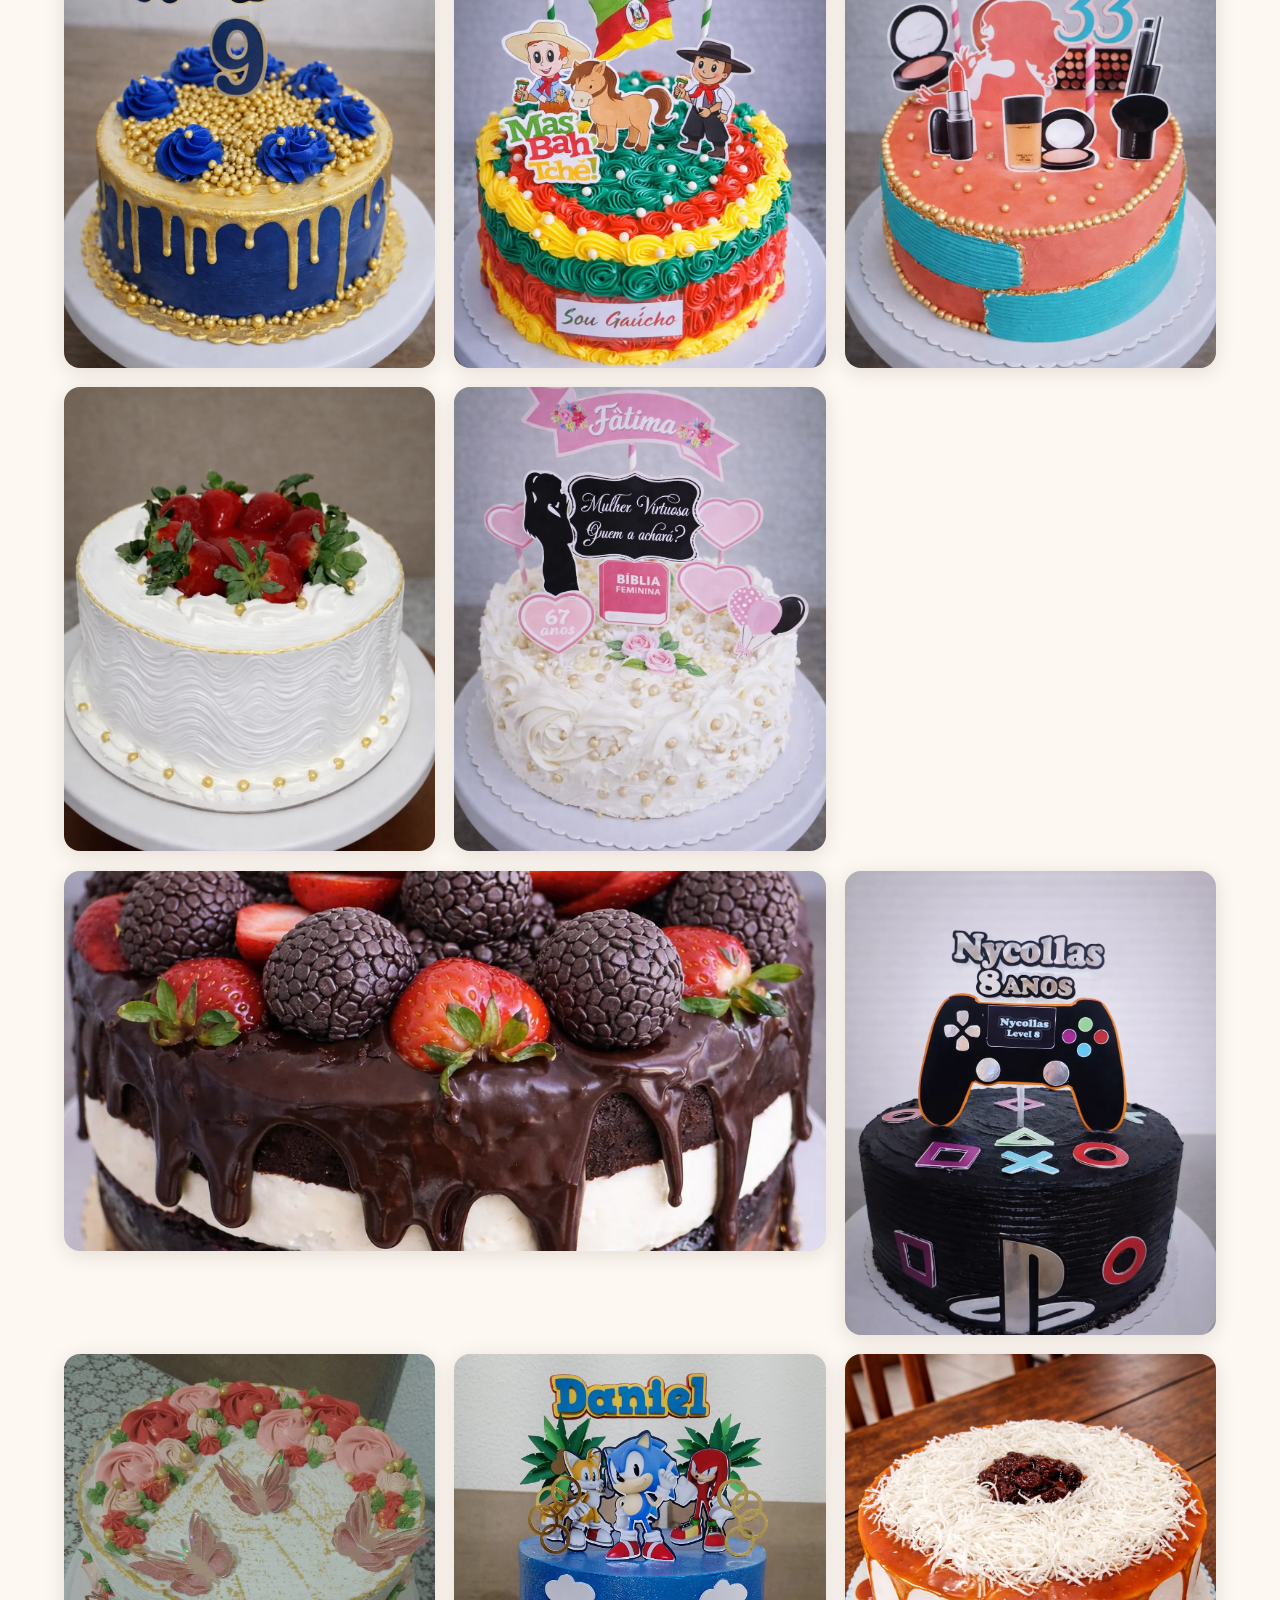
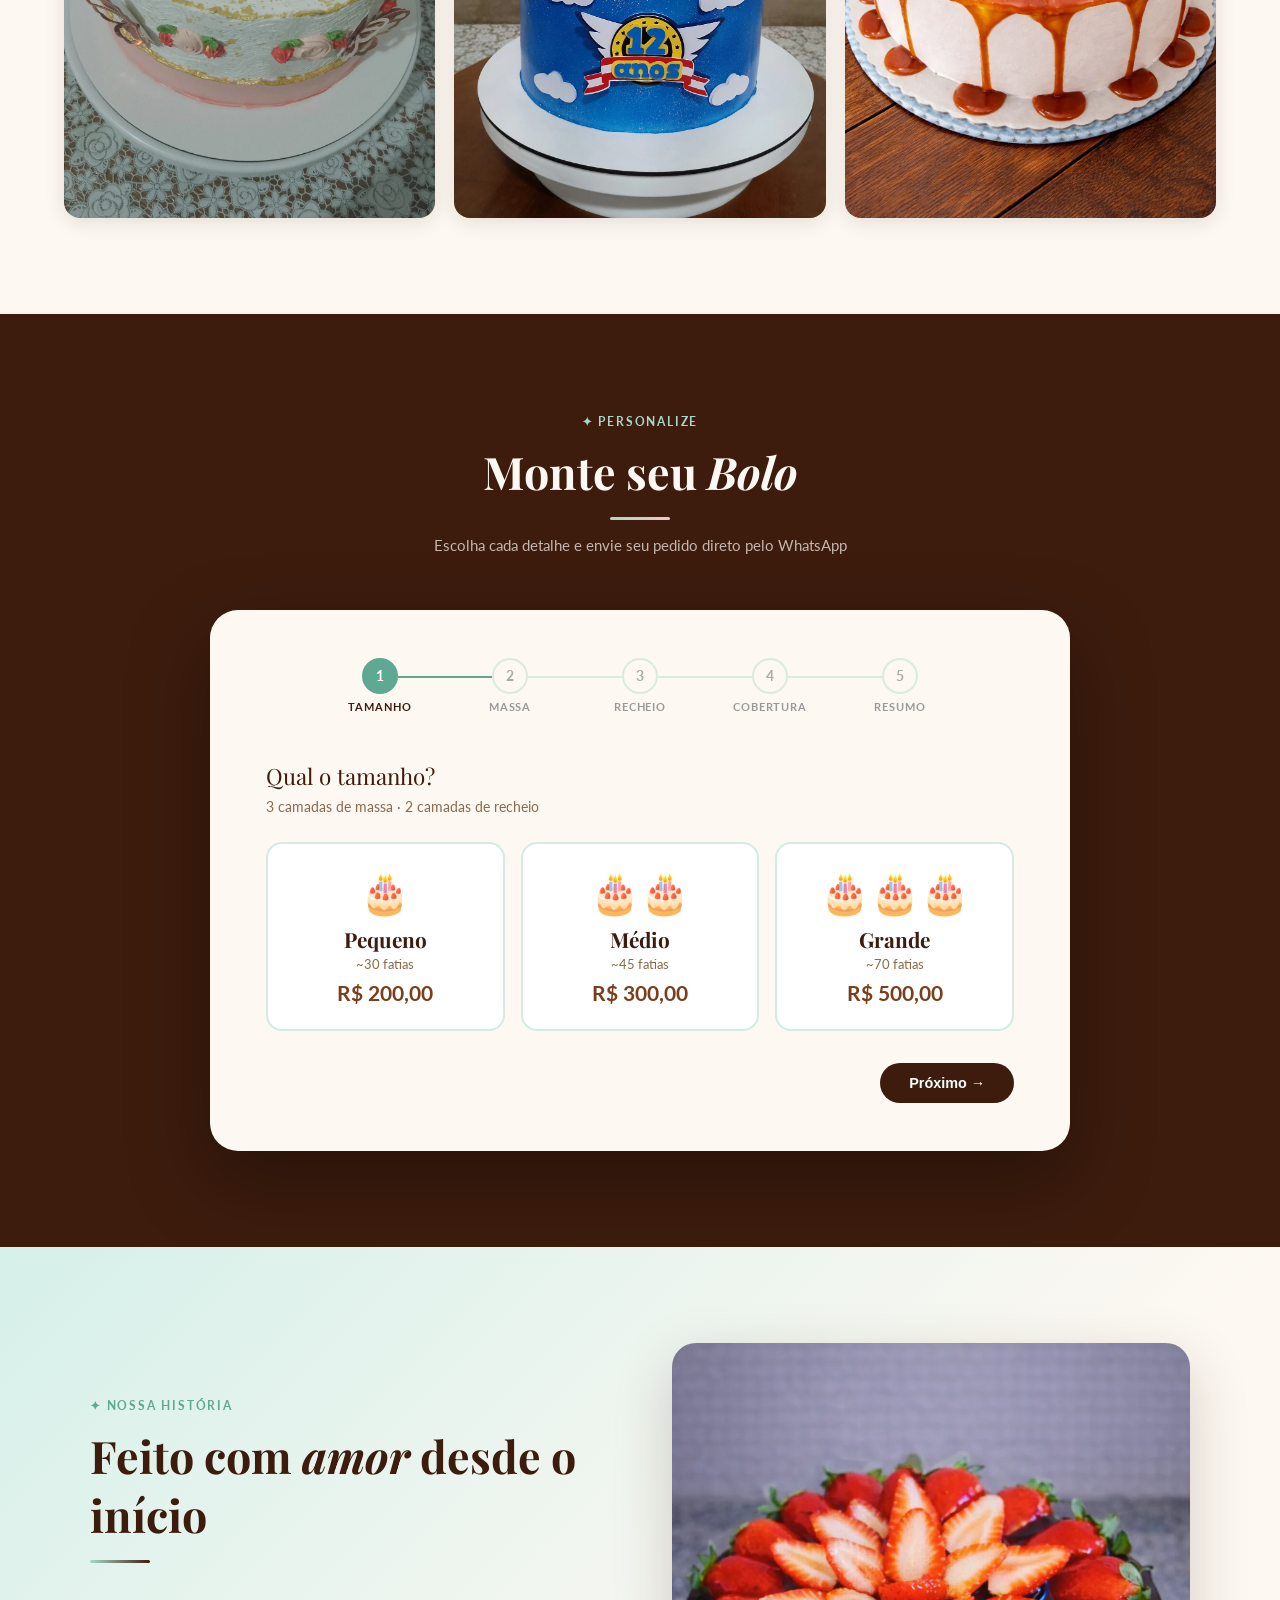
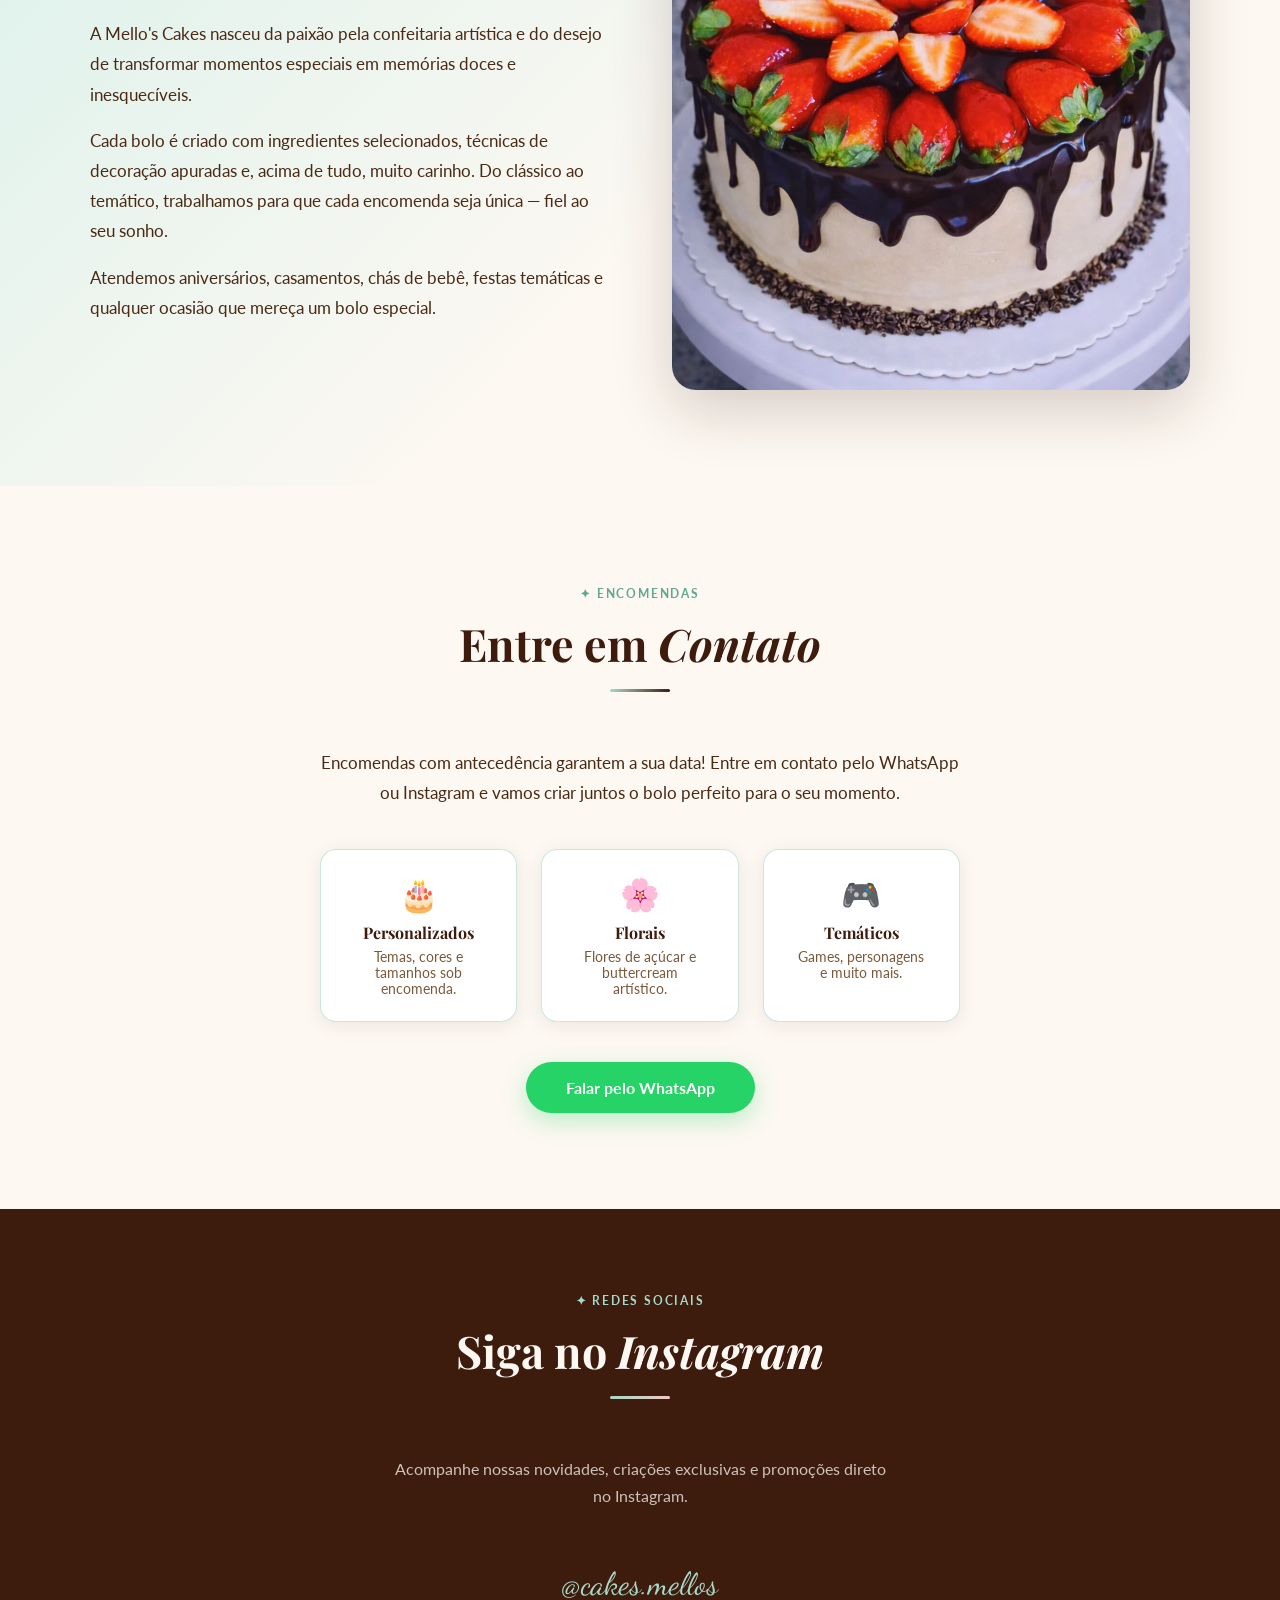
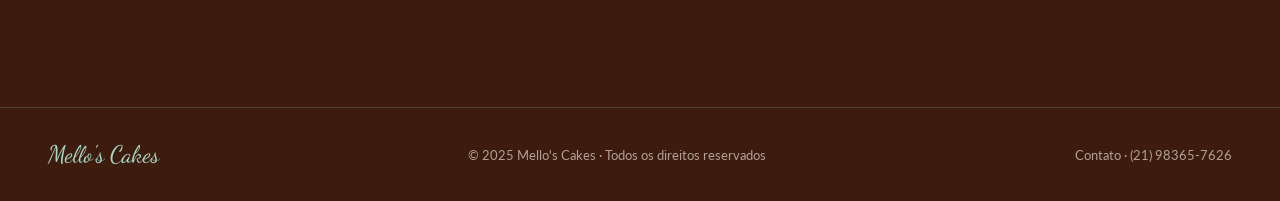
